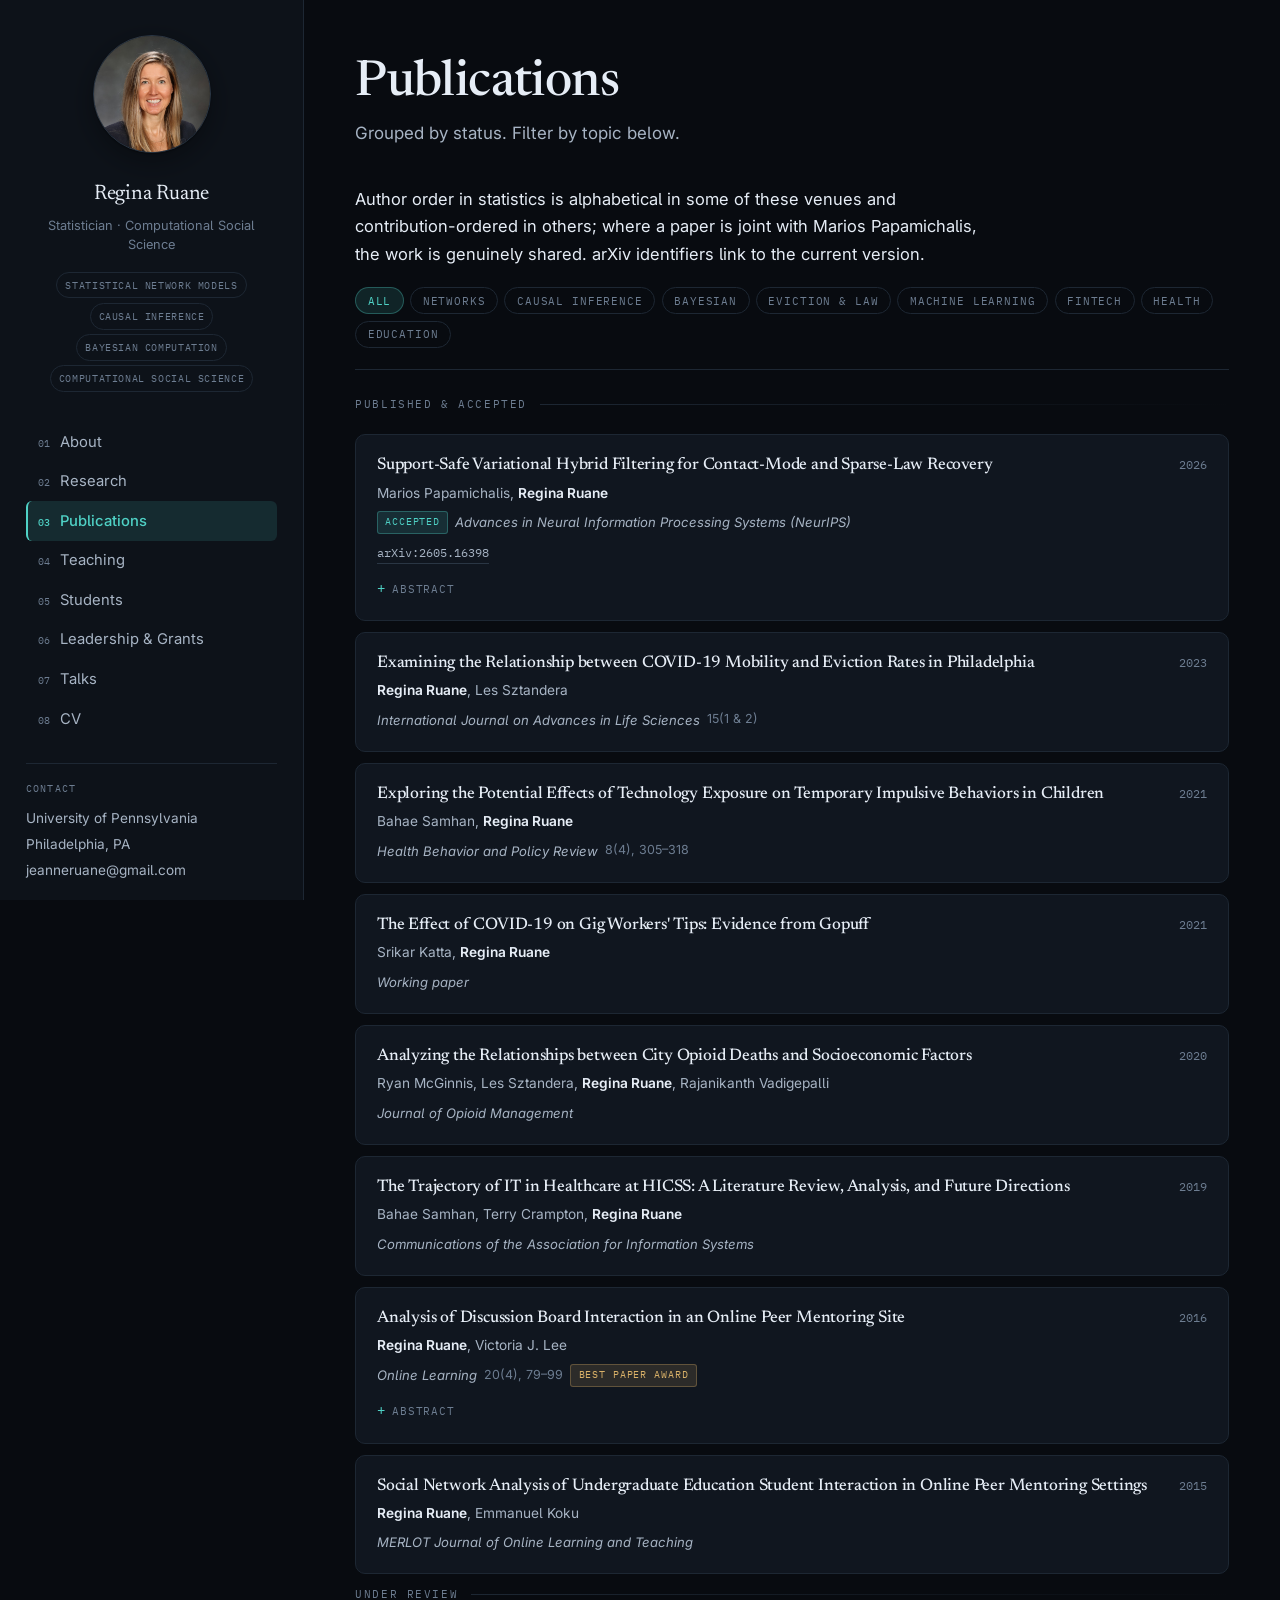
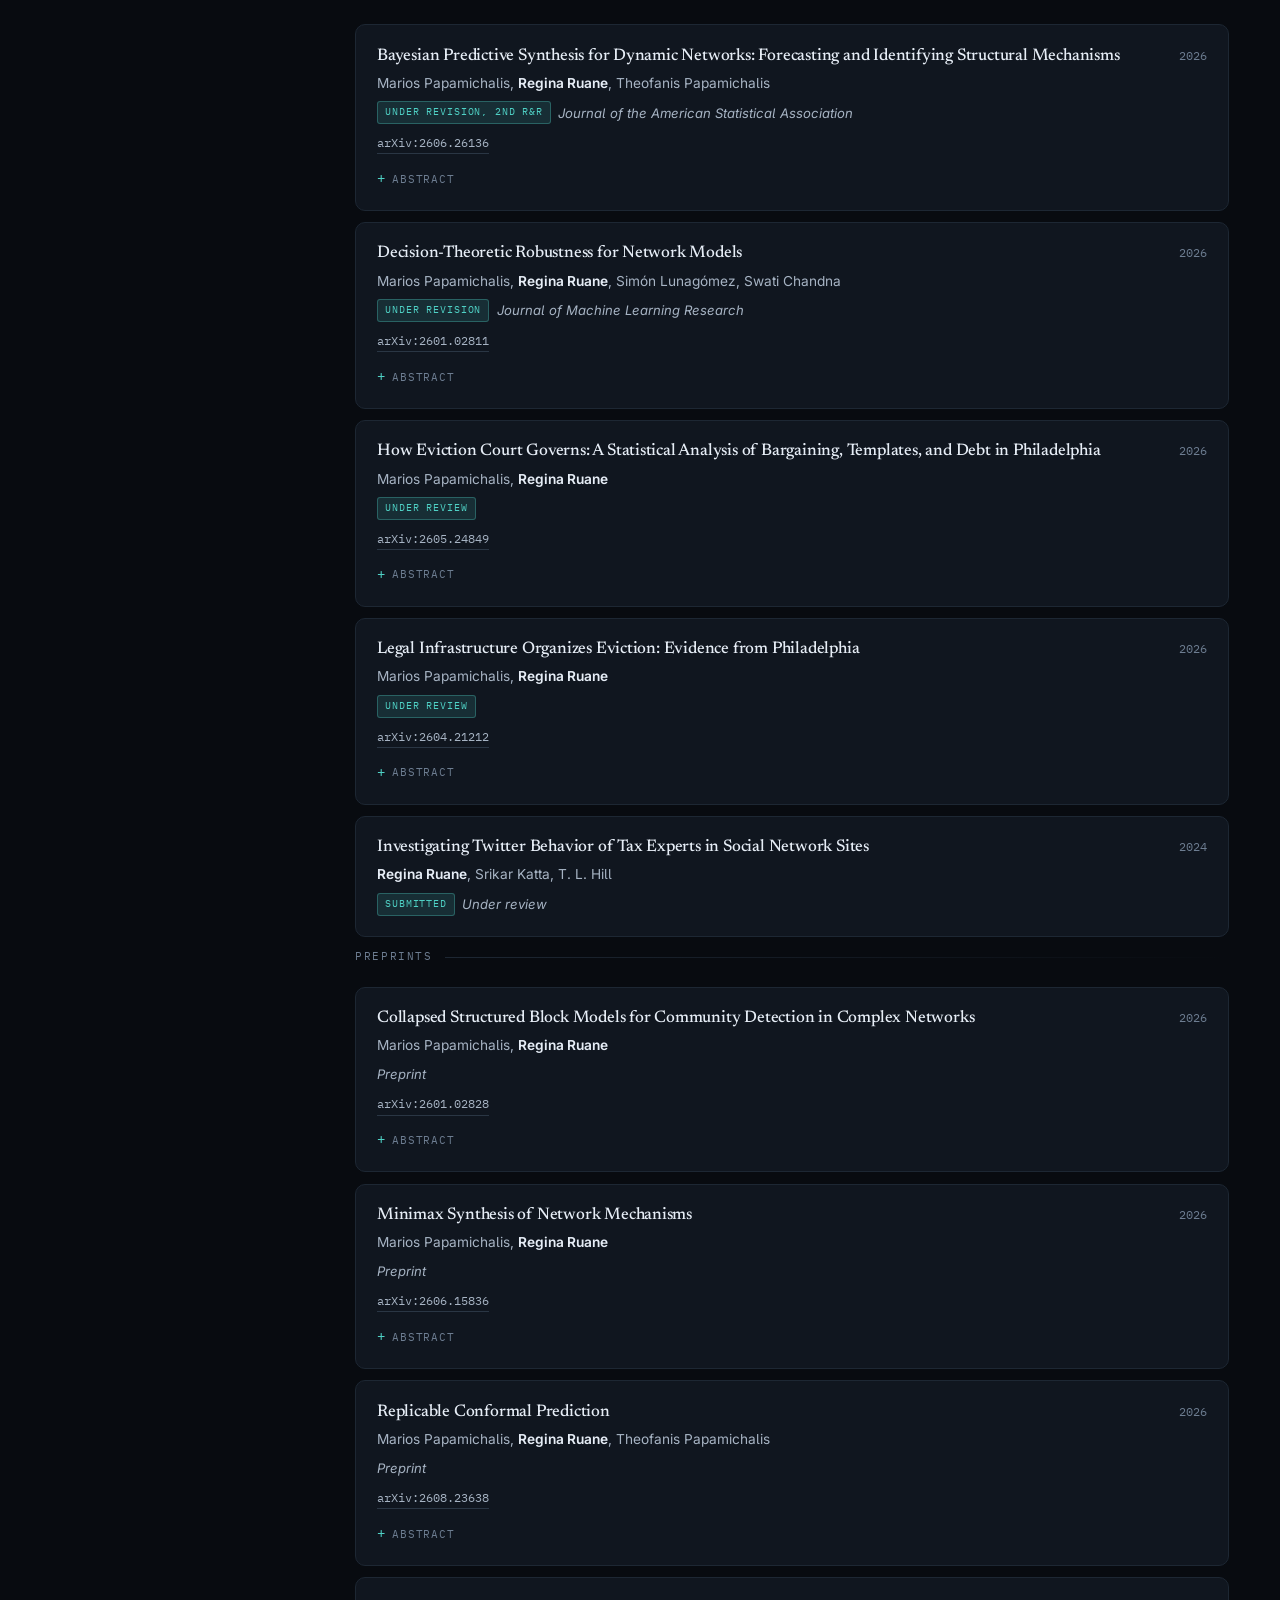
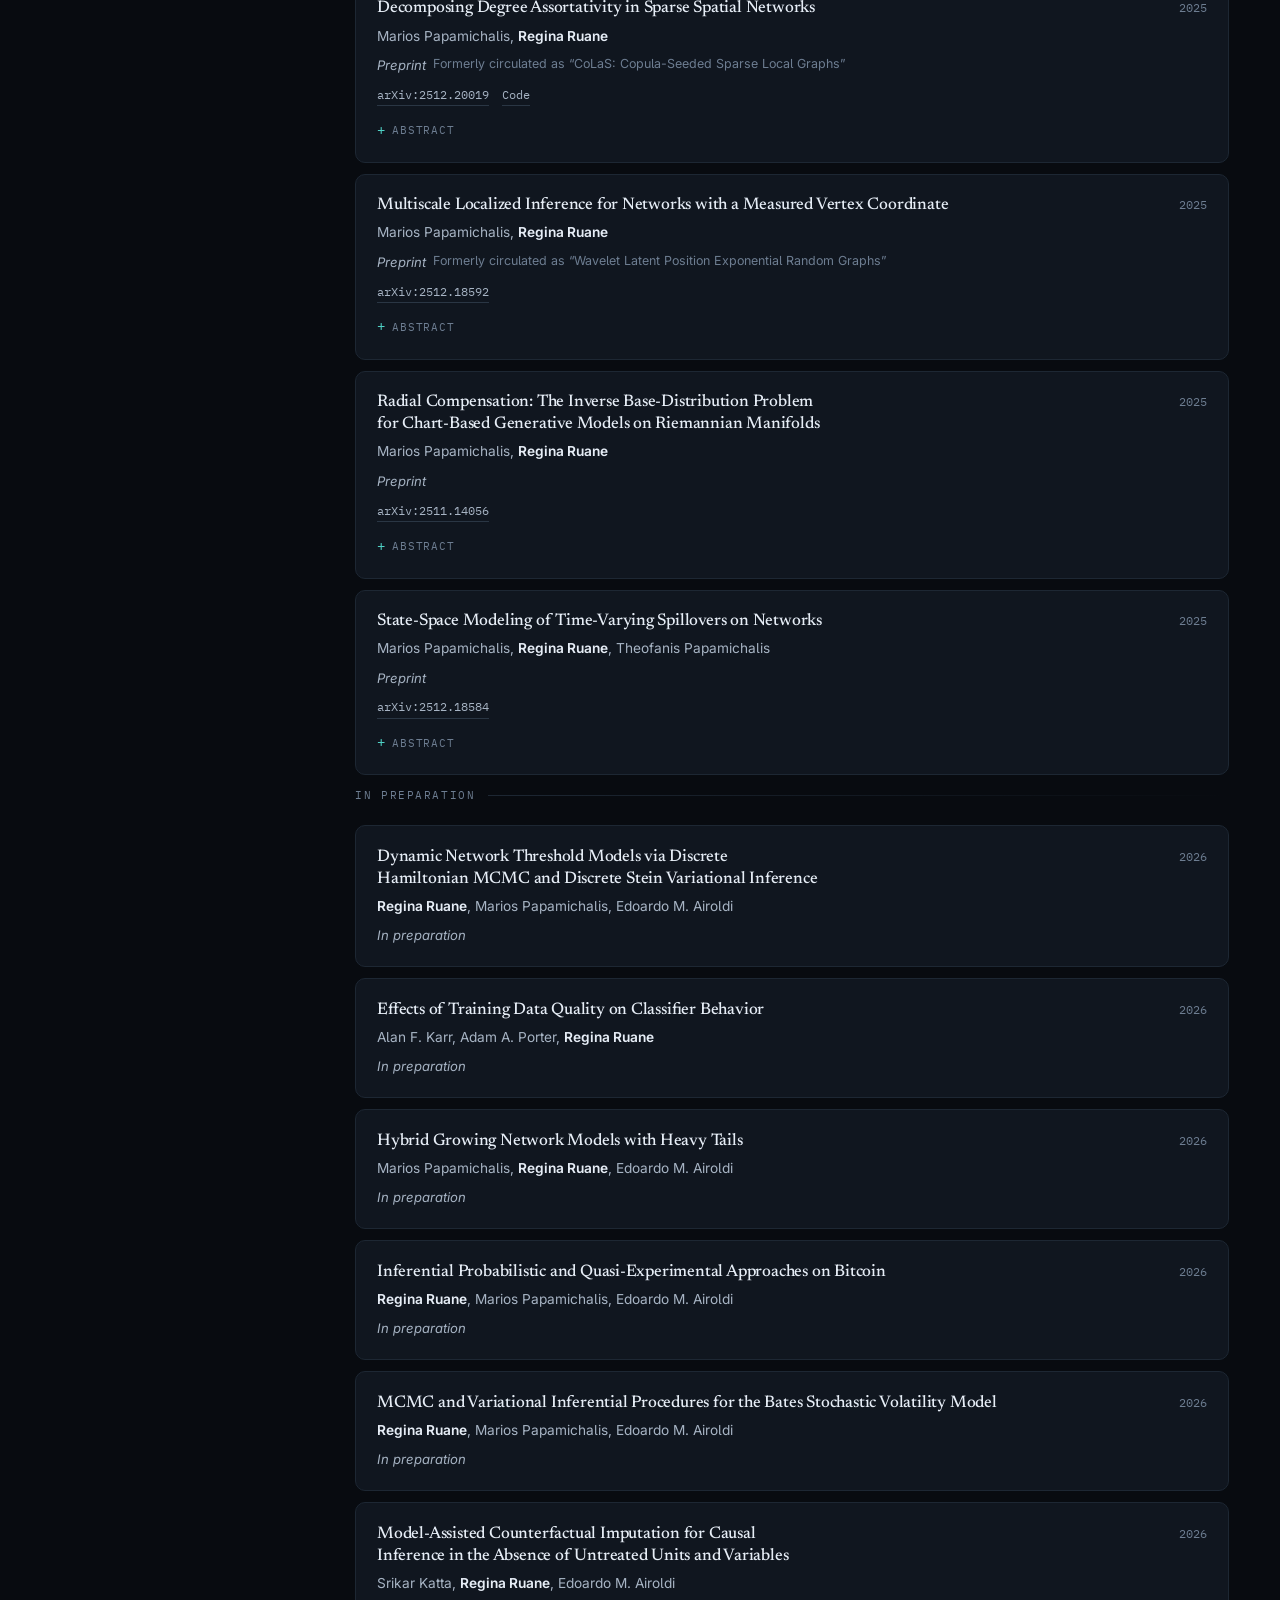
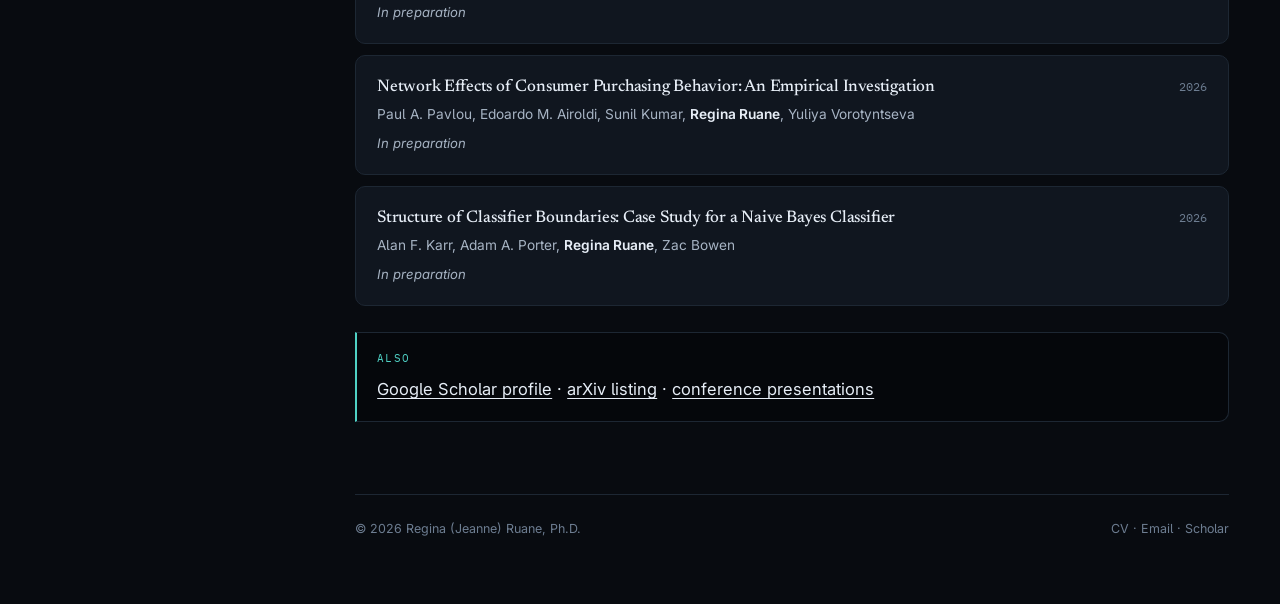
==== publications/index.html @ 6a4993dd "Add files via upload" ====
<!doctype html>
<html lang="en" data-theme="dark">
<head>
<meta charset="utf-8">
<meta name="viewport" content="width=device-width, initial-scale=1, viewport-fit=cover">
<title>Publications · Regina Ruane</title>
<meta name="description" content="Papers and preprints on statistical network models, robustness, causal inference, and the legal infrastructure of eviction.">
<meta name="author" content="Regina (Jeanne) Ruane, Ph.D.">
<link rel="canonical" href="https://reginaruane.github.io/publications/">
<meta property="og:url" content="https://reginaruane.github.io/publications/">
<meta property="og:image" content="https://reginaruane.github.io/images/profile.jpg">
<meta property="og:type" content="website">
<meta property="og:site_name" content="Regina Ruane">
<meta property="og:title" content="Publications · Regina Ruane">
<meta property="og:description" content="Papers and preprints on statistical network models, robustness, causal inference, and the legal infrastructure of eviction.">
<meta name="twitter:card" content="summary">

<link rel="icon" href="../images/favicon.svg" type="image/svg+xml">
<link rel="preconnect" href="https://fonts.googleapis.com">
<link rel="preconnect" href="https://fonts.gstatic.com" crossorigin>
<link rel="stylesheet" href="https://fonts.googleapis.com/css2?family=Newsreader:ital,opsz,wght@0,6..72,400;0,500;0,600;1,6..72,400&amp;family=Inter:wght@400;500;600;650&amp;family=IBM+Plex+Mono:wght@400;500&amp;display=swap">
<link rel="stylesheet" href="../assets/css/main.css">

<script>
/* Dark is the default. Apply a stored preference before first paint so the
   page never flashes the wrong theme. */
(function(){try{var t=localStorage.getItem('rr-theme');
if(t==='light'||t==='dark'){document.documentElement.setAttribute('data-theme',t);}}catch(e){}})();
</script>
</head>
<body>
<a class="skip" href="#main">Skip to content</a>

<div class="mobile-bar">
  <a class="mb-name" href="../index.html">Regina Ruane</a>
  <div class="mb-actions">
    <button class="theme-toggle" type="button" aria-pressed="false" aria-label="Switch between dark and light theme"><span class="t-light"><svg viewBox="0 0 24 24" fill="none" stroke="currentColor" stroke-width="1.8" stroke-linecap="round"><circle cx="12" cy="12" r="4"/><path d="M12 2v2M12 20v2M4.9 4.9l1.4 1.4M17.7 17.7l1.4 1.4M2 12h2M20 12h2M4.9 19.1l1.4-1.4M17.7 6.3l1.4-1.4"/></svg></span><span class="t-dark"><svg viewBox="0 0 24 24" fill="none" stroke="currentColor" stroke-width="1.8" stroke-linecap="round" stroke-linejoin="round"><path d="M21 12.8A9 9 0 1 1 11.2 3a7 7 0 0 0 9.8 9.8z"/></svg></span><span class="tt-text">Theme</span></button>
    <button class="menu-btn" type="button" aria-expanded="false" aria-controls="sidebar">Menu</button>
  </div>
</div>

<div class="shell">
<aside class="sidebar" id="sidebar">
  <div class="sidebar-inner">
    <a class="identity" href="../index.html">
      <img class="portrait" src="../images/profile.jpg" alt="Regina (Jeanne) Ruane, Ph.D." width="118" height="118">
      <span class="identity-name">Regina Ruane</span>
    </a>
    <p class="identity-role">Statistician · Computational Social Science</p>

    <p class="interests"><span class="interest">Statistical network models</span><span class="interest">Causal inference</span><span class="interest">Bayesian computation</span><span class="interest">Computational social science</span></p>

    <nav class="nav" aria-label="Main navigation">
      <ul><li><a href="../index.html"><span class="nav-num">01</span><span>About</span></a></li><li><a href="../research/index.html"><span class="nav-num">02</span><span>Research</span></a></li><li><a href="../publications/index.html" class="is-current" aria-current="page"><span class="nav-num">03</span><span>Publications</span></a></li><li><a href="../teaching/index.html"><span class="nav-num">04</span><span>Teaching</span></a></li><li><a href="../students/index.html"><span class="nav-num">05</span><span>Students</span></a></li><li><a href="../leadership/index.html"><span class="nav-num">06</span><span>Leadership &amp; Grants</span></a></li><li><a href="../talks/index.html"><span class="nav-num">07</span><span>Talks</span></a></li><li><a href="../cv/index.html"><span class="nav-num">08</span><span>CV</span></a></li></ul>
    </nav>

    <div class="side-block">
      <p class="side-label">Contact</p>
      <p class="contact-line">University of Pennsylvania</p>
      <p class="contact-line">Philadelphia, PA</p>
      <p class="contact-line"><a href="mailto:jeanneruane@gmail.com">jeanneruane@gmail.com</a></p>
    </div>

    <div class="side-block">
      <p class="side-label">Elsewhere</p>
      <ul class="profiles"><li><a href="../files/Ruane_CV.pdf"><svg viewBox="0 0 24 24" fill="none" stroke="currentColor" stroke-width="1.7" stroke-linecap="round" stroke-linejoin="round"><path d="M14 2H6a2 2 0 0 0-2 2v16a2 2 0 0 0 2 2h12a2 2 0 0 0 2-2V8z"/><path d="M14 2v6h6"/><path d="M9 15h6"/><path d="M9 11h2"/></svg><span>Curriculum vitae</span></a></li><li><a href="https://scholar.google.com/citations?user=pNNazAsAAAAJ&hl=en" rel="noopener"><svg viewBox="0 0 24 24" fill="currentColor"><path d="M12 3 1 9l11 6 9-4.91V17h2V9L12 3z"/><path d="M5 13.18v4L12 21l7-3.82v-4L12 17l-7-3.82z"/></svg><span>Google Scholar</span></a></li></ul>
    </div>

    <button class="theme-toggle" type="button" aria-pressed="false" aria-label="Switch between dark and light theme"><span class="t-light"><svg viewBox="0 0 24 24" fill="none" stroke="currentColor" stroke-width="1.8" stroke-linecap="round"><circle cx="12" cy="12" r="4"/><path d="M12 2v2M12 20v2M4.9 4.9l1.4 1.4M17.7 17.7l1.4 1.4M2 12h2M20 12h2M4.9 19.1l1.4-1.4M17.7 6.3l1.4-1.4"/></svg></span><span class="t-dark"><svg viewBox="0 0 24 24" fill="none" stroke="currentColor" stroke-width="1.8" stroke-linecap="round" stroke-linejoin="round"><path d="M21 12.8A9 9 0 1 1 11.2 3a7 7 0 0 0 9.8 9.8z"/></svg></span><span class="tt-text">Theme</span></button>
  </div>
</aside>

<main id="main" class="content">
<header class="page-head"><h1 class="page-title">Publications</h1><p class="page-subtitle">Grouped by status. Filter by topic below.</p></header>
<div class="prose">
  <p>
    Author order in statistics is alphabetical in some of these venues and
    contribution-ordered in others; where a paper is joint with Marios Papamichalis, the
    work is genuinely shared. arXiv identifiers link to the current version.
  </p>
</div>

<div class="pub-filters" role="group" aria-label="Filter publications by topic"><button class="filter-btn is-active" data-filter="all" aria-pressed="true">All</button><button class="filter-btn" data-filter="networks" aria-pressed="false">Networks</button><button class="filter-btn" data-filter="causal" aria-pressed="false">Causal inference</button><button class="filter-btn" data-filter="bayesian" aria-pressed="false">Bayesian</button><button class="filter-btn" data-filter="eviction" aria-pressed="false">Eviction &amp; law</button><button class="filter-btn" data-filter="ml" aria-pressed="false">Machine learning</button><button class="filter-btn" data-filter="fintech" aria-pressed="false">FinTech</button><button class="filter-btn" data-filter="health" aria-pressed="false">Health</button><button class="filter-btn" data-filter="education" aria-pressed="false">Education</button></div>

<p class="pub-empty">No papers match that filter.</p>

<div data-pub-group><p class="section-label">Published &amp; accepted</p><ol class="pubs">
    <li class="pub reveal" data-topics="ml bayesian">
      <div class="pub-head">
        <h3 class="pub-title">Support-Safe Variational Hybrid Filtering for Contact-Mode and Sparse-Law Recovery</h3>
        <span class="pub-year">2026</span>
      </div>
      <p class="pub-authors">Marios Papamichalis, <strong>Regina Ruane</strong></p>
      <p class="pub-meta"><span class="tag">Accepted</span><cite>Advances in Neural Information Processing Systems (NeurIPS)</cite></p>
      <p class="pub-links"><a href="https://arxiv.org/abs/2605.16398" rel="noopener">arXiv:2605.16398</a></p>
      <details class="pub-abstract"><summary>Abstract</summary><p>Contact-rich robot dynamics are hybrid: a single observation can match several latent states and contact regimes (free, impact, stick-slip). A standard amortized filter that places no probability on a feasible contact transition will permanently lose the branch the robot actually follows. We introduce VHYDRO, a variational hybrid dynamics learner that prevents this branch loss. At each step, VHYDRO mixes the learned proposal with a feasible transition law before sampling and importance weighting, ensuring that every transition retained by the model-feasible carrier remains covered. VHYDRO jointly infers a continuous latent state and a discrete contact mode, and fits a sparse port-Hamiltonian law to each recovered regime.</p></details>
    </li>
    <li class="pub reveal" data-topics="eviction health">
      <div class="pub-head">
        <h3 class="pub-title">Examining the Relationship between COVID-19 Mobility and Eviction Rates in Philadelphia</h3>
        <span class="pub-year">2023</span>
      </div>
      <p class="pub-authors"><strong>Regina Ruane</strong>, Les Sztandera</p>
      <p class="pub-meta"><cite>International Journal on Advances in Life Sciences</cite><span class="pub-note">15(1 &amp; 2)</span></p>
      
      
    </li>
    <li class="pub reveal" data-topics="health">
      <div class="pub-head">
        <h3 class="pub-title">Exploring the Potential Effects of Technology Exposure on Temporary Impulsive Behaviors in Children</h3>
        <span class="pub-year">2021</span>
      </div>
      <p class="pub-authors">Bahae Samhan, <strong>Regina Ruane</strong></p>
      <p class="pub-meta"><cite>Health Behavior and Policy Review</cite><span class="pub-note">8(4), 305–318</span></p>
      
      
    </li>
    <li class="pub reveal" data-topics="fintech causal">
      <div class="pub-head">
        <h3 class="pub-title">The Effect of COVID-19 on Gig Workers' Tips: Evidence from Gopuff</h3>
        <span class="pub-year">2021</span>
      </div>
      <p class="pub-authors">Srikar Katta, <strong>Regina Ruane</strong></p>
      <p class="pub-meta"><cite>Working paper</cite></p>
      
      
    </li>
    <li class="pub reveal" data-topics="health">
      <div class="pub-head">
        <h3 class="pub-title">Analyzing the Relationships between City Opioid Deaths and Socioeconomic Factors</h3>
        <span class="pub-year">2020</span>
      </div>
      <p class="pub-authors">Ryan McGinnis, Les Sztandera, <strong>Regina Ruane</strong>, Rajanikanth Vadigepalli</p>
      <p class="pub-meta"><cite>Journal of Opioid Management</cite></p>
      
      
    </li>
    <li class="pub reveal" data-topics="health">
      <div class="pub-head">
        <h3 class="pub-title">The Trajectory of IT in Healthcare at HICSS: A Literature Review, Analysis, and Future Directions</h3>
        <span class="pub-year">2019</span>
      </div>
      <p class="pub-authors">Bahae Samhan, Terry Crampton, <strong>Regina Ruane</strong></p>
      <p class="pub-meta"><cite>Communications of the Association for Information Systems</cite></p>
      
      
    </li>
    <li class="pub reveal" data-topics="networks education">
      <div class="pub-head">
        <h3 class="pub-title">Analysis of Discussion Board Interaction in an Online Peer Mentoring Site</h3>
        <span class="pub-year">2016</span>
      </div>
      <p class="pub-authors"><strong>Regina Ruane</strong>, Victoria J. Lee</p>
      <p class="pub-meta"><cite>Online Learning</cite><span class="pub-note">20(4), 79–99</span><span class="tag tag-award">Best Paper Award</span></p>
      
      <details class="pub-abstract"><summary>Abstract</summary><p>A mixed-methods study of an online peer mentoring site for undergraduate education students, combining social network analysis with interpretive content analysis and critical discourse analysis to characterise how social position, peer influence, and discourse shape the formation of an online learning community.</p></details>
    </li>
    <li class="pub reveal" data-topics="networks education">
      <div class="pub-head">
        <h3 class="pub-title">Social Network Analysis of Undergraduate Education Student Interaction in Online Peer Mentoring Settings</h3>
        <span class="pub-year">2015</span>
      </div>
      <p class="pub-authors"><strong>Regina Ruane</strong>, Emmanuel Koku</p>
      <p class="pub-meta"><cite>MERLOT Journal of Online Learning and Teaching</cite></p>
      
      
    </li></ol></div><div data-pub-group><p class="section-label">Under review</p><ol class="pubs">
    <li class="pub reveal" data-topics="networks bayesian">
      <div class="pub-head">
        <h3 class="pub-title">Bayesian Predictive Synthesis for Dynamic Networks: Forecasting and Identifying Structural Mechanisms</h3>
        <span class="pub-year">2026</span>
      </div>
      <p class="pub-authors">Marios Papamichalis, <strong>Regina Ruane</strong>, Theofanis Papamichalis</p>
      <p class="pub-meta"><span class="tag">Under revision, 2nd R&amp;R</span><cite>Journal of the American Statistical Association</cite></p>
      <p class="pub-links"><a href="https://arxiv.org/abs/2606.26136" rel="noopener">arXiv:2606.26136</a></p>
      <details class="pub-abstract"><summary>Abstract</summary><p>Networks are shaped by competing structural mechanisms, such as communities, geometry, or hubs. In a dynamic network the most predictive mechanism can change, and a model tied to one mechanism, or to fixed weights, cannot adapt as the dominant structure shifts. We develop dynamic Bayesian predictive synthesis for networks, in which a mechanism is an agent forecasting the next snapshot's edges and a synthesis layer combines them with time-varying weights. At each step the method returns a calibrated edge forecast and inference on the mechanism weights, with intervals valid given the fitted agents, so it also reports which mechanism is most informative. A sharp threshold separates distinguishable from indistinguishable mechanisms, and a change in the active mechanism is tracked at an optimal per-switch cost.</p></details>
    </li>
    <li class="pub reveal" data-topics="networks bayesian">
      <div class="pub-head">
        <h3 class="pub-title">Decision-Theoretic Robustness for Network Models</h3>
        <span class="pub-year">2026</span>
      </div>
      <p class="pub-authors">Marios Papamichalis, <strong>Regina Ruane</strong>, Simón Lunagómez, Swati Chandna</p>
      <p class="pub-meta"><span class="tag">Under revision</span><cite>Journal of Machine Learning Research</cite></p>
      <p class="pub-links"><a href="https://arxiv.org/abs/2601.02811" rel="noopener">arXiv:2601.02811</a></p>
      <details class="pub-abstract"><summary>Abstract</summary><p>Network data from neuroscience, epidemiology, and the social sciences are routinely analyzed with Bayesian network models such as Erdős–Rényi graphs, stochastic block models, random dot product graphs, and graphon priors. In such applications these models are only approximations, whereas real networks are sparse, heterogeneous, and exhibit higher-order dependencies. This raises the question: how stable are network-based decisions, model selection, functional summaries, and policy recommendations under small misspecification of the assumed model? We address this using a local decision-theoretic robustness framework, in which the posterior is allowed to vary within a small Kullback–Leibler neighborhood and actions are chosen to minimize the worst-case posterior expected loss. We derive sharp small-radius expansions for the robust posterior risk, obtain a universal critical exponent describing how decision-level uncertainty explodes near criticality, develop a nonparametric minimax theory for robust model selection, and illustrate a practical algorithm on functional brain connectivity and Karnataka village social networks.</p></details>
    </li>
    <li class="pub reveal" data-topics="eviction networks causal">
      <div class="pub-head">
        <h3 class="pub-title">How Eviction Court Governs: A Statistical Analysis of Bargaining, Templates, and Debt in Philadelphia</h3>
        <span class="pub-year">2026</span>
      </div>
      <p class="pub-authors">Marios Papamichalis, <strong>Regina Ruane</strong></p>
      <p class="pub-meta"><span class="tag">Under review</span></p>
      <p class="pub-links"><a href="https://arxiv.org/abs/2605.24849" rel="noopener">arXiv:2605.24849</a></p>
      <details class="pub-abstract"><summary>Abstract</summary><p>We analyze downstream courtroom governance in Philadelphia eviction cases using 755,004 Municipal Court landlord–tenant records filed from 1969 through 2022. Post-filing case processing is organized by repeated courtroom relationships, judge and tenant-attorney regimes, reusable agreement templates, and repeated team–property units. Among both-represented cases, 58.2% involve a plaintiff-side and tenant-side attorney pair that had appeared against one another in the prior year, and greater prior pair exposure predicts lower default, higher judgment-by- agreement, and higher served-writ rates. Settlement text is highly standardized: reusable templates explain strictness, waiver, lockout-trigger, payment-plan, and deadline language far more strongly than raw attorney identity. Eviction court emerges as a repeated institutional field that organizes bargaining, text, debt, and enforcement after cases enter the courtroom pipeline.</p></details>
    </li>
    <li class="pub reveal" data-topics="eviction networks causal">
      <div class="pub-head">
        <h3 class="pub-title">Legal Infrastructure Organizes Eviction: Evidence from Philadelphia</h3>
        <span class="pub-year">2026</span>
      </div>
      <p class="pub-authors">Marios Papamichalis, <strong>Regina Ruane</strong></p>
      <p class="pub-meta"><span class="tag">Under review</span></p>
      <p class="pub-links"><a href="https://arxiv.org/abs/2604.21212" rel="noopener">arXiv:2604.21212</a></p>
      <details class="pub-abstract"><summary>Abstract</summary><p>We analyze the filing-side legal infrastructure of eviction using 755,004 Philadelphia Municipal Court landlord–tenant records filed between 1969 and 2022, of which 747,125 are residential. Eviction in Philadelphia is organized upstream by a concentrated plaintiff-side bar, durable plaintiff–attorney dependence, repeated use of the same properties, and recurring tenant-name exposure. Between 1983 and 2022, the ten most active plaintiff attorneys handled 82.2% of represented plaintiff-side cases per year on average, compared with 14.8% for the ten most active plaintiffs. Across the residential filing universe, 48.8% of cases occur at addresses with a prior filing in the preceding year, and 23.6% at addresses with six or more prior filings. We interpret eviction as a layered upstream process in which concentrated counsel, repeated places, and recurring tenants produce filings before any courtroom bargaining or adjudication occurs.</p></details>
    </li>
    <li class="pub reveal" data-topics="networks education">
      <div class="pub-head">
        <h3 class="pub-title">Investigating Twitter Behavior of Tax Experts in Social Network Sites</h3>
        <span class="pub-year">2024</span>
      </div>
      <p class="pub-authors"><strong>Regina Ruane</strong>, Srikar Katta, T. L. Hill</p>
      <p class="pub-meta"><span class="tag">Submitted</span><cite>Under review</cite></p>
      
      
    </li></ol></div><div data-pub-group><p class="section-label">Preprints</p><ol class="pubs">
    <li class="pub reveal" data-topics="networks bayesian">
      <div class="pub-head">
        <h3 class="pub-title">Collapsed Structured Block Models for Community Detection in Complex Networks</h3>
        <span class="pub-year">2026</span>
      </div>
      <p class="pub-authors">Marios Papamichalis, <strong>Regina Ruane</strong></p>
      <p class="pub-meta"><cite>Preprint</cite></p>
      <p class="pub-links"><a href="https://arxiv.org/abs/2601.02828" rel="noopener">arXiv:2601.02828</a></p>
      <details class="pub-abstract"><summary>Abstract</summary><p>Community detection seeks to recover mesoscopic structure from network data that may be binary, count-valued, signed, directed, weighted, or multilayer. In Bayesian stochastic block models, standard MCMC alternates between updating the partition and sampling block parameters, which can hinder mixing and complicate comparison across partitions and numbers of communities. We develop a collapsed Bayesian SBM framework in which block-specific nuisance parameters are analytically integrated out under conjugate priors, so the marginal likelihood depends only on the partition and blockwise sufficient statistics. This yields fast local Gibbs/Metropolis updates and evidence-based complexity control that discourages gratuitous over-partitioning. We derive exact collapsed marginals for Beta-Bernoulli, Gamma-Poisson, and Normal-Inverse-Gamma edge types, and extend the strategy to directed, signed, and multiplex block models.</p></details>
    </li>
    <li class="pub reveal" data-topics="networks bayesian">
      <div class="pub-head">
        <h3 class="pub-title">Minimax Synthesis of Network Mechanisms</h3>
        <span class="pub-year">2026</span>
      </div>
      <p class="pub-authors">Marios Papamichalis, <strong>Regina Ruane</strong></p>
      <p class="pub-meta"><cite>Preprint</cite></p>
      <p class="pub-links"><a href="https://arxiv.org/abs/2606.15836" rel="noopener">arXiv:2606.15836</a></p>
      <details class="pub-abstract"><summary>Abstract</summary><p>A single observed network reflects several mechanisms at once: communities, hubs, and clustering coexist in one graph, each a different model. We treat the network as a combination of candidate mechanisms and study, from a single graph, how strongly each mechanism contributes and how they combine. Fitting the mechanisms and their strengths from the same data biases the strengths toward zero; a correction removes this bias and yields valid confidence intervals. When a graph is generated by two mechanisms acting together, the graph alone determines whether they combine additively or interact, exactly when the graph is dense enough — a sharp threshold below which no test can decide. We establish matching minimax rates and apply the methods to real networks, where in one case a confidence interval excludes any positive contribution from a candidate mechanism.</p></details>
    </li>
    <li class="pub reveal" data-topics="ml bayesian">
      <div class="pub-head">
        <h3 class="pub-title">Replicable Conformal Prediction</h3>
        <span class="pub-year">2026</span>
      </div>
      <p class="pub-authors">Marios Papamichalis, <strong>Regina Ruane</strong>, Theofanis Papamichalis</p>
      <p class="pub-meta"><cite>Preprint</cite></p>
      <p class="pub-links"><a href="https://arxiv.org/abs/2608.23638" rel="noopener">arXiv:2608.23638</a></p>
      <details class="pub-abstract"><summary>Abstract</summary><p>Algorithms for generating consistent uncertainty sets across independent data samples, joining the replicability literature to distribution-free conformal prediction.</p></details>
    </li>
    <li class="pub reveal" data-topics="networks">
      <div class="pub-head">
        <h3 class="pub-title">Decomposing Degree Assortativity in Sparse Spatial Networks</h3>
        <span class="pub-year">2025</span>
      </div>
      <p class="pub-authors">Marios Papamichalis, <strong>Regina Ruane</strong></p>
      <p class="pub-meta"><cite>Preprint</cite><span class="pub-note">Formerly circulated as “CoLaS: Copula-Seeded Sparse Local Graphs”</span></p>
      <p class="pub-links"><a href="https://arxiv.org/abs/2512.20019" rel="noopener">arXiv:2512.20019</a><a href="https://github.com/MariosPapamix/Decomposing-Degree-Assortativity-in-Sparse-Spatial-Networks" rel="noopener">Code</a></p>
      <details class="pub-abstract"><summary>Abstract</summary><p>Empirical networks are typically sparse yet display pronounced degree variation, persistent transitivity, and systematic degree mixing. Most sparse generators control at most two of these features, and assortativity is often achieved by degree-preserving rewiring, which obscures the mechanism–parameter link. We introduce CoLaS, a modular latent-variable model that separates marginal specifications from dependence: each node has a popularity variable governing degree heterogeneity and a latent geometric location governing locality, and a low-dimensional copula couples the two. We develop sparse-limit theory for degrees, transitivity, and assortativity, and establish a degree-tail dichotomy — with fixed-range local kernels, degree tails are necessarily light, even under heavy-tailed popularity.</p></details>
    </li>
    <li class="pub reveal" data-topics="networks bayesian">
      <div class="pub-head">
        <h3 class="pub-title">Multiscale Localized Inference for Networks with a Measured Vertex Coordinate</h3>
        <span class="pub-year">2025</span>
      </div>
      <p class="pub-authors">Marios Papamichalis, <strong>Regina Ruane</strong></p>
      <p class="pub-meta"><cite>Preprint</cite><span class="pub-note">Formerly circulated as “Wavelet Latent Position Exponential Random Graphs”</span></p>
      <p class="pub-links"><a href="https://arxiv.org/abs/2512.18592" rel="noopener">arXiv:2512.18592</a></p>
      <details class="pub-abstract"><summary>Abstract</summary><p>Many network datasets exhibit connectivity that varies by resolution, with large-scale organization coexisting with localized departures. When vertices have an observed ordering or embedding — genome position in Hi-C contact maps, geography in spatial and village networks, anatomical coordinates in connectomes — learning where and at what resolution connectivity departs from a baseline is crucial. We introduce wavelet latent position exponential random graphs, an exchangeable logistic-graphon framework in which the log-odds connectivity kernel is represented in compactly supported orthonormal wavelet coordinates. Wavelet coefficients are indexed by resolution and location, which allows multiscale structure to become sparse and directly interpretable, and enables likelihood-based regularization and testing in coefficient space.</p></details>
    </li>
    <li class="pub reveal" data-topics="ml bayesian">
      <div class="pub-head">
        <h3 class="pub-title">Radial Compensation: The Inverse Base-Distribution Problem for Chart-Based Generative Models on Riemannian Manifolds</h3>
        <span class="pub-year">2025</span>
      </div>
      <p class="pub-authors">Marios Papamichalis, <strong>Regina Ruane</strong></p>
      <p class="pub-meta"><cite>Preprint</cite></p>
      <p class="pub-links"><a href="https://arxiv.org/abs/2511.14056" rel="noopener">arXiv:2511.14056</a></p>
      <details class="pub-abstract"><summary>Abstract</summary><p>We study the base distribution in chart-based generative models on Riemannian manifolds. Standard methods sample in Euclidean tangent space and then map the sample to the manifold with a chart, but this changes the meaning of distance: the same tangent-space scale can correspond to different geodesic radii under different charts, curvatures, and dimensions. Within isotropic, scalar-Jacobian azimuthal charts, we show that no base distribution can simultaneously preserve geodesic-radial likelihoods, chart-invariant radial Fisher information, and tangent-space isotropy unless it has a specific form, which we call Radial Compensation. This decouples the statistical meaning of the model from its numerical conditioning: chart choice becomes a numerical preconditioner rather than a hidden modeling decision.</p></details>
    </li>
    <li class="pub reveal" data-topics="networks fintech bayesian">
      <div class="pub-head">
        <h3 class="pub-title">State-Space Modeling of Time-Varying Spillovers on Networks</h3>
        <span class="pub-year">2025</span>
      </div>
      <p class="pub-authors">Marios Papamichalis, <strong>Regina Ruane</strong>, Theofanis Papamichalis</p>
      <p class="pub-meta"><cite>Preprint</cite></p>
      <p class="pub-links"><a href="https://arxiv.org/abs/2512.18584" rel="noopener">arXiv:2512.18584</a></p>
      <details class="pub-abstract"><summary>Abstract</summary><p>Many modern time series arise on networks, where each component is attached to a node and interactions follow observed edges. Classical time-varying parameter VARs treat all series symmetrically and ignore this structure, while network autoregressive models exploit a given graph but usually impose constant parameters and stationarity. We develop network state-space models in which a low-dimensional latent state controls time-varying network spillovers, own-lag persistence, and nodal covariate effects. Conceptually, network state-space models separate where interactions may occur (the graph) from how strong they are at each time (the latent state), providing an interpretable alternative to both unstructured TVP-VARs and existing network time-series models.</p></details>
    </li></ol></div><div data-pub-group><p class="section-label">In preparation</p><ol class="pubs">
    <li class="pub reveal" data-topics="networks bayesian">
      <div class="pub-head">
        <h3 class="pub-title">Dynamic Network Threshold Models via Discrete Hamiltonian MCMC and Discrete Stein Variational Inference</h3>
        <span class="pub-year">2026</span>
      </div>
      <p class="pub-authors"><strong>Regina Ruane</strong>, Marios Papamichalis, Edoardo M. Airoldi</p>
      <p class="pub-meta"><cite>In preparation</cite></p>
      
      
    </li>
    <li class="pub reveal" data-topics="ml">
      <div class="pub-head">
        <h3 class="pub-title">Effects of Training Data Quality on Classifier Behavior</h3>
        <span class="pub-year">2026</span>
      </div>
      <p class="pub-authors">Alan F. Karr, Adam A. Porter, <strong>Regina Ruane</strong></p>
      <p class="pub-meta"><cite>In preparation</cite></p>
      
      
    </li>
    <li class="pub reveal" data-topics="networks">
      <div class="pub-head">
        <h3 class="pub-title">Hybrid Growing Network Models with Heavy Tails</h3>
        <span class="pub-year">2026</span>
      </div>
      <p class="pub-authors">Marios Papamichalis, <strong>Regina Ruane</strong>, Edoardo M. Airoldi</p>
      <p class="pub-meta"><cite>In preparation</cite></p>
      
      
    </li>
    <li class="pub reveal" data-topics="fintech causal">
      <div class="pub-head">
        <h3 class="pub-title">Inferential Probabilistic and Quasi-Experimental Approaches on Bitcoin</h3>
        <span class="pub-year">2026</span>
      </div>
      <p class="pub-authors"><strong>Regina Ruane</strong>, Marios Papamichalis, Edoardo M. Airoldi</p>
      <p class="pub-meta"><cite>In preparation</cite></p>
      
      
    </li>
    <li class="pub reveal" data-topics="fintech bayesian">
      <div class="pub-head">
        <h3 class="pub-title">MCMC and Variational Inferential Procedures for the Bates Stochastic Volatility Model</h3>
        <span class="pub-year">2026</span>
      </div>
      <p class="pub-authors"><strong>Regina Ruane</strong>, Marios Papamichalis, Edoardo M. Airoldi</p>
      <p class="pub-meta"><cite>In preparation</cite></p>
      
      
    </li>
    <li class="pub reveal" data-topics="causal">
      <div class="pub-head">
        <h3 class="pub-title">Model-Assisted Counterfactual Imputation for Causal Inference in the Absence of Untreated Units and Variables</h3>
        <span class="pub-year">2026</span>
      </div>
      <p class="pub-authors">Srikar Katta, <strong>Regina Ruane</strong>, Edoardo M. Airoldi</p>
      <p class="pub-meta"><cite>In preparation</cite></p>
      
      
    </li>
    <li class="pub reveal" data-topics="networks causal fintech">
      <div class="pub-head">
        <h3 class="pub-title">Network Effects of Consumer Purchasing Behavior: An Empirical Investigation</h3>
        <span class="pub-year">2026</span>
      </div>
      <p class="pub-authors">Paul A. Pavlou, Edoardo M. Airoldi, Sunil Kumar, <strong>Regina Ruane</strong>, Yuliya Vorotyntseva</p>
      <p class="pub-meta"><cite>In preparation</cite></p>
      
      
    </li>
    <li class="pub reveal" data-topics="ml">
      <div class="pub-head">
        <h3 class="pub-title">Structure of Classifier Boundaries: Case Study for a Naive Bayes Classifier</h3>
        <span class="pub-year">2026</span>
      </div>
      <p class="pub-authors">Alan F. Karr, Adam A. Porter, <strong>Regina Ruane</strong>, Zac Bowen</p>
      <p class="pub-meta"><cite>In preparation</cite></p>
      
      
    </li></ol></div>

<div class="callout">
  <p class="callout-title">Also</p>
  <p><a class="linky" href="https://scholar.google.com/citations?user=pNNazAsAAAAJ&hl=en" rel="noopener">Google Scholar profile</a> · <a class="linky" href="https://arxiv.org/a/ruane_r_1" rel="noopener">arXiv listing</a> · <a class="linky" href="../talks/index.html">conference presentations</a></p>
</div>

  <footer class="footer">
    <span>&copy; 2026 Regina (Jeanne) Ruane, Ph.D.</span>
    <span><a href="../files/Ruane_CV.pdf">CV</a> · <a href="mailto:jeanneruane@gmail.com">Email</a> · <a href="https://scholar.google.com/citations?user=pNNazAsAAAAJ&hl=en" rel="noopener">Scholar</a></span>
  </footer>
</main>
</div>
<script src="../assets/js/site.js" defer></script>
</body>
</html>
---- assets/css/main.css ----
/* =========================================================================
   Regina Ruane — site styles
   Dark by default, light on toggle. Tokens first, then base, layout,
   components. Edit the tokens in :root to reskin the whole site.
   ========================================================================= */

/* ---------- tokens ------------------------------------------------------ */
:root {
  /* dark (default) */
  --bg:            #080b10;
  --bg-raised:     #0d1219;
  --bg-sunken:     #05070b;
  --panel:         #10161f;
  --panel-hover:   #141c27;
  --line:          #1d2733;
  --line-strong:   #2a3644;

  --ink:           #e6edf6;
  --ink-soft:      #a7b4c4;
  --ink-faint:     #6d7d91;

  --accent:        #4fd1c5;
  --accent-deep:   #2aa79b;
  --accent-soft:   rgba(79, 209, 197, 0.13);
  --accent-line:   rgba(79, 209, 197, 0.32);
  --gold:          #d9b168;
  --gold-soft:     rgba(217, 177, 104, 0.14);
  --violet:        #9a86f5;
  --violet-soft:   rgba(154, 134, 245, 0.14);

  --shadow:        0 1px 2px rgba(0,0,0,.4), 0 8px 28px rgba(0,0,0,.34);
  --shadow-sm:     0 1px 2px rgba(0,0,0,.34);

  --serif: "Newsreader", "Iowan Old Style", "Palatino Linotype", Palatino, Georgia, serif;
  --sans:  "Inter", -apple-system, BlinkMacSystemFont, "Segoe UI", Helvetica, Arial, sans-serif;
  --mono:  "IBM Plex Mono", ui-monospace, SFMono-Regular, Menlo, Consolas, monospace;

  --sidebar-w: 19rem;
  --measure: 40rem;
  --radius: 10px;
  --radius-sm: 6px;

  color-scheme: dark;
}

html[data-theme="light"] {
  --bg:            #fbfaf7;
  --bg-raised:     #ffffff;
  --bg-sunken:     #f2f0eb;
  --panel:         #ffffff;
  --panel-hover:   #f7f5f1;
  --line:          #e2ded5;
  --line-strong:   #cdc7ba;

  --ink:           #16202b;
  --ink-soft:      #4a5768;
  /* 5.0:1 on --bg and 4.6:1 on --bg-sunken — small mono labels use this */
  --ink-faint:     #606d80;

  --accent:        #0c7168;
  --accent-deep:   #0a5f58;
  --accent-soft:   rgba(14, 124, 114, 0.09);
  --accent-line:   rgba(14, 124, 114, 0.26);
  --gold:          #8a6516;
  --gold-soft:     rgba(138, 101, 22, 0.11);
  --violet:        #5b46bf;
  --violet-soft:   rgba(91, 70, 191, 0.10);

  --shadow:        0 1px 2px rgba(20,30,45,.05), 0 8px 26px rgba(20,30,45,.07);
  --shadow-sm:     0 1px 2px rgba(20,30,45,.06);

  color-scheme: light;
}

/* ---------- reset / base ------------------------------------------------ */
*, *::before, *::after { box-sizing: border-box; }

html {
  -webkit-text-size-adjust: 100%;
  scroll-behavior: smooth;
}
@media (prefers-reduced-motion: reduce) {
  html { scroll-behavior: auto; }
  *, *::before, *::after {
    animation-duration: .001ms !important;
    animation-iteration-count: 1 !important;
    transition-duration: .001ms !important;
  }
}

body {
  margin: 0;
  background: var(--bg);
  color: var(--ink);
  font-family: var(--sans);
  font-size: 16.5px;
  line-height: 1.68;
  font-feature-settings: "kern" 1, "liga" 1, "cv05" 1;
  -webkit-font-smoothing: antialiased;
  -moz-osx-font-smoothing: grayscale;
  transition: background-color .28s ease, color .28s ease;
  overflow-wrap: break-word;
}

h1, h2, h3, h4 {
  font-family: var(--serif);
  font-weight: 500;
  line-height: 1.2;
  letter-spacing: -0.012em;
  color: var(--ink);
  margin: 0 0 .5em;
  text-wrap: balance;
}
h1 { font-size: clamp(2.1rem, 1.5rem + 2.4vw, 3.1rem); }
h2 { font-size: clamp(1.45rem, 1.2rem + 1vw, 1.85rem); margin-top: 2.6em; }
h3 { font-size: 1.16rem; margin-top: 1.9em; }
h4 { font-size: 1rem; font-family: var(--sans); font-weight: 650; }

p { margin: 0 0 1.1em; }
ul, ol { margin: 0 0 1.2em; padding-left: 1.25em; }
li { margin-bottom: .45em; }
li::marker { color: var(--ink-faint); }

a {
  color: var(--ink);
  text-decoration: none;
  text-decoration-color: var(--accent-line);
  text-underline-offset: 3px;
  transition: color .16s ease, text-decoration-color .16s ease;
}
.prose a, a.linky {
  text-decoration: underline;
  text-decoration-thickness: 1px;
}
a:hover { color: var(--accent); text-decoration-color: var(--accent); }
a:focus-visible, button:focus-visible, summary:focus-visible, input:focus-visible {
  outline: 2px solid var(--accent);
  outline-offset: 3px;
  border-radius: 3px;
}

hr {
  border: 0;
  border-top: 1px solid var(--line);
  margin: 3rem 0;
}

code, kbd {
  font-family: var(--mono);
  font-size: .86em;
  background: var(--bg-sunken);
  border: 1px solid var(--line);
  border-radius: 4px;
  padding: .1em .38em;
}

img { max-width: 100%; height: auto; }

::selection { background: var(--accent-soft); color: var(--ink); }

.skip {
  position: absolute; left: -9999px;
  background: var(--accent); color: #041016;
  padding: .7rem 1.1rem; border-radius: 0 0 var(--radius-sm) 0;
  font-weight: 600; z-index: 200;
}
.skip:focus { left: 0; top: 0; }

.visually-hidden {
  position: absolute; width: 1px; height: 1px;
  padding: 0; margin: -1px; overflow: hidden;
  clip: rect(0 0 0 0); white-space: nowrap; border: 0;
}

/* ---------- shell / layout --------------------------------------------- */
.shell {
  display: grid;
  grid-template-columns: var(--sidebar-w) minmax(0, 1fr);
  min-height: 100vh;
  gap: 0;
}

.sidebar {
  border-right: 1px solid var(--line);
  background: var(--bg-raised);
  position: sticky;
  top: 0;
  align-self: start;
  height: 100vh;
  overflow-y: auto;
  overscroll-behavior: contain;
  scrollbar-width: thin;
}
.sidebar::-webkit-scrollbar { width: 7px; }
.sidebar::-webkit-scrollbar-thumb { background: var(--line-strong); border-radius: 4px; }

.sidebar-inner { padding: 2.2rem 1.6rem 2.4rem; }

.content {
  min-width: 0;
  padding: 3.4rem clamp(1.15rem, 4vw, 4.2rem) 4rem;
}
.content > * { max-width: 60rem; }
/* the hero bleeds the full width of the column, so it must escape that cap */
.content > .hero { max-width: none; }

.page-head { margin-bottom: 2.4rem; }
.page-title { margin-bottom: .3rem; }
.page-subtitle {
  color: var(--ink-soft);
  font-size: 1.06rem;
  max-width: var(--measure);
  margin: 0;
}

.prose { max-width: var(--measure); }
.prose.wide { max-width: 54rem; }

/* ---------- sidebar contents ------------------------------------------- */
.identity { display: block; text-align: center; }
.portrait {
  width: 118px; height: 118px;
  border-radius: 50%;
  object-fit: cover;
  object-position: 50% 22%;
  border: 1px solid var(--line-strong);
  box-shadow: var(--shadow);
  filter: saturate(.97);
  transition: transform .3s cubic-bezier(.2,.7,.3,1), box-shadow .3s ease;
}
.identity:hover .portrait { transform: translateY(-2px) scale(1.02); }

.identity-name {
  display: block;
  font-family: var(--serif);
  font-size: 1.32rem;
  letter-spacing: -.01em;
  margin-top: .95rem;
  color: var(--ink);
}
.identity-role {
  text-align: center;
  font-size: .8rem;
  color: var(--ink-faint);
  margin: .3rem 0 0;
  line-height: 1.45;
}

.interests {
  margin: 1.1rem 0 0;
  display: flex; flex-wrap: wrap; gap: .3rem;
  justify-content: center;
}
.interest {
  font-family: var(--mono);
  font-size: .645rem;
  letter-spacing: .06em;
  text-transform: uppercase;
  color: var(--ink-faint);
  border: 1px solid var(--line);
  border-radius: 100px;
  padding: .22rem .5rem;
  white-space: nowrap;
}

.nav { margin: 1.9rem 0 1.5rem; }
.nav ul { list-style: none; margin: 0; padding: 0; }
.nav li { margin: 0; }
.nav a {
  display: flex;
  align-items: baseline;
  gap: .6rem;
  padding: .46rem .65rem;
  border-radius: var(--radius-sm);
  color: var(--ink-soft);
  font-size: .925rem;
  border-left: 2px solid transparent;
  transition: background .15s ease, color .15s ease, border-color .15s ease;
}
.nav a .nav-num {
  font-family: var(--mono);
  font-size: .62rem;
  color: var(--ink-faint);
  letter-spacing: .04em;
}
.nav a:hover { background: var(--panel-hover); color: var(--ink); }
.nav a.is-current {
  color: var(--accent);
  background: var(--accent-soft);
  border-left-color: var(--accent);
  font-weight: 500;
}
.nav a.is-current .nav-num { color: var(--accent); }

.side-block { border-top: 1px solid var(--line); padding-top: 1.1rem; margin-top: 1.3rem; }
.side-label {
  font-family: var(--mono);
  font-size: .62rem;
  letter-spacing: .13em;
  text-transform: uppercase;
  color: var(--ink-faint);
  margin: 0 0 .55rem;
}
.contact-line { margin: 0 0 .22rem; font-size: .85rem; color: var(--ink-soft); }
.contact-line a { color: var(--ink-soft); }
.contact-line a:hover { color: var(--accent); }

.profiles { list-style: none; margin: 0; padding: 0; display: grid; gap: .1rem; }
.profiles a {
  display: flex; align-items: center; gap: .5rem;
  font-size: .85rem; color: var(--ink-soft);
  padding: .2rem 0;
}
.profiles a:hover { color: var(--accent); }
.profiles svg { width: 14px; height: 14px; flex: none; opacity: .72; }

.theme-toggle {
  display: inline-flex; align-items: center; gap: .45rem;
  width: 100%;
  margin-top: 1.3rem;
  background: transparent;
  border: 1px solid var(--line);
  color: var(--ink-faint);
  font-family: var(--mono);
  font-size: .66rem;
  letter-spacing: .1em;
  text-transform: uppercase;
  padding: .5rem .7rem;
  border-radius: var(--radius-sm);
  cursor: pointer;
  transition: border-color .15s ease, color .15s ease, background .15s ease;
}
.theme-toggle:hover { border-color: var(--accent-line); color: var(--accent); background: var(--accent-soft); }
.theme-toggle svg { width: 13px; height: 13px; }
.theme-toggle .t-dark { display: none; }
html[data-theme="light"] .theme-toggle .t-dark { display: inline; }
html[data-theme="light"] .theme-toggle .t-light { display: none; }

/* ---------- mobile nav -------------------------------------------------- */
.mobile-bar { display: none; }

@media (max-width: 900px) {
  .shell { grid-template-columns: 1fr; }
  .mobile-bar {
    display: flex;
    align-items: center;
    justify-content: space-between;
    gap: .75rem;
    position: sticky; top: 0; z-index: 60;
    padding: .7rem 1.15rem;
    background: color-mix(in srgb, var(--bg-raised) 92%, transparent);
    backdrop-filter: blur(10px);
    border-bottom: 1px solid var(--line);
  }
  .mobile-bar .mb-name {
    font-family: var(--serif); font-size: 1.05rem; color: var(--ink);
  }
  .mobile-bar .mb-actions { display: flex; gap: .5rem; align-items: center; }
  .menu-btn {
    background: transparent; border: 1px solid var(--line);
    color: var(--ink-soft); border-radius: var(--radius-sm);
    padding: .4rem .6rem; cursor: pointer;
    font-family: var(--mono); font-size: .68rem; letter-spacing: .08em;
    text-transform: uppercase;
  }
  .menu-btn:hover { color: var(--accent); border-color: var(--accent-line); }
  .sidebar {
    position: static; height: auto; border-right: 0;
    border-bottom: 1px solid var(--line);
    display: none;
  }
  .sidebar.is-open { display: block; }
  .sidebar-inner { padding: 1.6rem 1.15rem 2rem; }
  .content { padding: 2rem 1.15rem 3rem; }
  .theme-toggle { width: auto; margin-top: 0; }
  .mobile-bar .theme-toggle { padding: .4rem .55rem; }
}

/* ---------- hero (home) ------------------------------------------------- */
.hero {
  position: relative;
  margin: -3.4rem clamp(-4.2rem, -4vw, -1.15rem) 2.8rem;
  padding: 4.2rem clamp(1.15rem, 4vw, 4.2rem) 3rem;
  border-bottom: 1px solid var(--line);
  overflow: hidden;
  isolation: isolate;
  background:
    radial-gradient(120% 130% at 78% 8%, var(--accent-soft) 0%, transparent 58%),
    linear-gradient(180deg, var(--bg-raised) 0%, var(--bg) 100%);
}
@media (max-width: 900px) {
  .hero { margin: -2rem -1.15rem 2rem; padding: 2.6rem 1.15rem 2.2rem; }
}
#net-canvas {
  position: absolute; inset: 0;
  width: 100%; height: 100%;
  z-index: -2;
  opacity: .92;
  pointer-events: none;
}
/* keeps the network from competing with the text it sits behind */
.hero::before {
  content: "";
  position: absolute; inset: 0;
  z-index: -1;
  pointer-events: none;
  background: linear-gradient(100deg,
    var(--bg-raised) 0%,
    color-mix(in srgb, var(--bg-raised) 82%, transparent) 34%,
    color-mix(in srgb, var(--bg-raised) 30%, transparent) 56%,
    transparent 74%);
}
.hero-inner { max-width: 44rem; position: relative; }
.hero-eyebrow {
  font-family: var(--mono);
  font-size: .68rem;
  letter-spacing: .17em;
  text-transform: uppercase;
  color: var(--accent);
  margin: 0 0 1rem;
  display: flex; align-items: center; gap: .6rem;
}
.hero-eyebrow::after {
  content: ""; height: 1px; flex: 1; max-width: 6rem;
  background: linear-gradient(90deg, var(--accent-line), transparent);
}
.hero h1 {
  font-size: clamp(2.3rem, 1.4rem + 3.4vw, 3.55rem);
  margin-bottom: .45rem;
}
.hero-role {
  font-size: 1.02rem;
  color: var(--ink-soft);
  margin: 0 0 1.5rem;
  max-width: 34rem;
}
.hero-role strong { color: var(--ink); font-weight: 550; }
.lede {
  font-family: var(--serif);
  font-size: clamp(1.13rem, 1rem + .5vw, 1.32rem);
  line-height: 1.55;
  color: var(--ink);
  max-width: 38rem;
  margin: 0 0 1.7rem;
}
.hero-actions { display: flex; flex-wrap: wrap; gap: .6rem; }

/* ---------- buttons ----------------------------------------------------- */
.btn {
  display: inline-flex; align-items: center; gap: .45rem;
  font-size: .87rem; font-weight: 520;
  padding: .55rem 1rem;
  border-radius: 100px;
  border: 1px solid var(--line-strong);
  color: var(--ink);
  background: var(--panel);
  transition: all .18s ease;
  text-decoration: none;
}
.btn:hover {
  border-color: var(--accent-line);
  color: var(--accent);
  background: var(--accent-soft);
  transform: translateY(-1px);
}
.btn-primary {
  background: var(--accent);
  border-color: var(--accent);
  color: #04141a;
  font-weight: 600;
}
html[data-theme="light"] .btn-primary { color: #ffffff; }
.btn-primary:hover {
  background: var(--accent-deep);
  border-color: var(--accent-deep);
  color: #04141a;
}
html[data-theme="light"] .btn-primary:hover { color: #ffffff; }
.btn svg { width: 14px; height: 14px; }

/* ---------- section headings ------------------------------------------- */
.section-label {
  font-family: var(--mono);
  font-size: .66rem;
  letter-spacing: .15em;
  text-transform: uppercase;
  color: var(--ink-faint);
  display: flex; align-items: center; gap: .8rem;
  margin: 3.4rem 0 1.3rem;
}
.section-label::after {
  content: ""; height: 1px; flex: 1;
  background: linear-gradient(90deg, var(--line), transparent);
}
.section-label:first-child { margin-top: 0; }
.section-note { color: var(--ink-faint); font-size: .89rem; margin-top: -.4rem; }

/* ---------- metrics ----------------------------------------------------- */
.metrics {
  display: grid;
  grid-template-columns: repeat(auto-fit, minmax(9rem, 1fr));
  gap: 1px;
  background: var(--line);
  border: 1px solid var(--line);
  border-radius: var(--radius);
  overflow: hidden;
  margin: 0 0 1rem;
}
.metric { background: var(--bg-raised); padding: 1.05rem 1.1rem; }
.metric-value {
  font-family: var(--serif);
  font-size: 1.62rem;
  color: var(--accent);
  line-height: 1.1;
  display: block;
}
.metric-label {
  font-size: .745rem;
  color: var(--ink-faint);
  margin-top: .22rem;
  display: block;
  line-height: 1.35;
}

/* ---------- news -------------------------------------------------------- */
.news { list-style: none; margin: 0; padding: 0; }
.news li {
  display: grid;
  grid-template-columns: 5.6rem 1fr;
  gap: 1rem;
  padding: .72rem 0;
  border-bottom: 1px solid var(--line);
  margin: 0;
  align-items: baseline;
}
.news li:last-child { border-bottom: 0; }
.news-date {
  font-family: var(--mono);
  font-size: .7rem;
  letter-spacing: .04em;
  color: var(--ink-faint);
  text-transform: uppercase;
  white-space: nowrap;
  padding-top: .12rem;
}
.news-text { margin: 0; font-size: .925rem; color: var(--ink-soft); }
.news-text strong { color: var(--ink); font-weight: 600; }
.news-text a { color: var(--ink); text-decoration: underline; text-decoration-color: var(--accent-line); }
.news-text a:hover { color: var(--accent); }
@media (max-width: 560px) {
  .news li { grid-template-columns: 1fr; gap: .15rem; }
}

/* ---------- publications ------------------------------------------------ */
.pub-filters {
  display: flex; flex-wrap: wrap; gap: .4rem;
  margin: 0 0 1.6rem;
  padding-bottom: 1.3rem;
  border-bottom: 1px solid var(--line);
}
.filter-btn {
  font-family: var(--mono);
  font-size: .67rem;
  letter-spacing: .08em;
  text-transform: uppercase;
  padding: .36rem .72rem;
  border-radius: 100px;
  border: 1px solid var(--line);
  background: transparent;
  color: var(--ink-faint);
  cursor: pointer;
  transition: all .15s ease;
}
.filter-btn:hover { color: var(--ink); border-color: var(--line-strong); }
.filter-btn.is-active {
  background: var(--accent-soft);
  border-color: var(--accent-line);
  color: var(--accent);
}

.pubs { list-style: none; margin: 0; padding: 0; counter-reset: pub; }
.pub {
  position: relative;
  margin: 0 0 .7rem;
  padding: 1.15rem 1.3rem;
  background: var(--panel);
  border: 1px solid var(--line);
  border-radius: var(--radius);
  transition: border-color .18s ease, transform .18s ease, box-shadow .18s ease;
}
.pub:hover {
  border-color: var(--line-strong);
  transform: translateY(-1px);
  box-shadow: var(--shadow-sm);
}
.pub::before {
  content: "";
  position: absolute; left: 0; top: 1.15rem; bottom: 1.15rem;
  width: 2px;
  background: var(--accent);
  border-radius: 0 2px 2px 0;
  opacity: 0;
  transition: opacity .18s ease;
}
.pub:hover::before { opacity: .65; }
.pub[hidden] { display: none; }

.pub-head {
  display: flex; align-items: baseline; justify-content: space-between;
  gap: 1rem; margin-bottom: .3rem;
}
.pub-title {
  font-family: var(--serif);
  font-size: 1.055rem;
  font-weight: 500;
  line-height: 1.32;
  margin: 0;
}
.pub-year {
  font-family: var(--mono);
  font-size: .72rem;
  color: var(--ink-faint);
  flex: none;
  padding-top: .12rem;
}
.pub-authors {
  font-size: .855rem;
  color: var(--ink-soft);
  margin: 0 0 .4rem;
}
.pub-authors strong { color: var(--ink); font-weight: 620; }

.pub-meta {
  display: flex; flex-wrap: wrap; align-items: center; gap: .45rem;
  margin: 0 0 .1rem;
  font-size: .82rem;
  color: var(--ink-faint);
}
.pub-meta cite { font-style: italic; color: var(--ink-soft); }
.pub-note { color: var(--ink-faint); font-size: .78rem; }

.tag {
  font-family: var(--mono);
  font-size: .6rem;
  letter-spacing: .09em;
  text-transform: uppercase;
  padding: .16rem .45rem;
  border-radius: 3px;
  background: var(--accent-soft);
  color: var(--accent);
  border: 1px solid var(--accent-line);
  white-space: nowrap;
}
.tag-award { background: var(--gold-soft); color: var(--gold); border-color: rgba(217,177,104,.3); }
.tag-muted { background: transparent; color: var(--ink-faint); border-color: var(--line); }
.tag-violet { background: var(--violet-soft); color: var(--violet); border-color: rgba(154,134,245,.3); }

.pub-links {
  display: flex; flex-wrap: wrap; gap: .8rem;
  margin: .55rem 0 0;
  font-family: var(--mono);
  font-size: .72rem;
}
.pub-links a {
  color: var(--ink-soft);
  text-decoration: none;
  border-bottom: 1px solid var(--line-strong);
  padding-bottom: 1px;
}
.pub-links a:hover { color: var(--accent); border-color: var(--accent); }

.pub-abstract { margin-top: .6rem; }
.pub-abstract summary {
  font-family: var(--mono);
  font-size: .68rem;
  letter-spacing: .09em;
  text-transform: uppercase;
  color: var(--ink-faint);
  cursor: pointer;
  list-style: none;
  display: inline-flex; align-items: center; gap: .35rem;
  user-select: none;
}
.pub-abstract summary::-webkit-details-marker { display: none; }
.pub-abstract summary::before {
  content: "+";
  font-size: .85rem;
  line-height: 1;
  color: var(--accent);
  transition: transform .2s ease;
}
.pub-abstract[open] summary::before { content: "−"; }
.pub-abstract summary:hover { color: var(--accent); }
.pub-abstract p {
  margin: .6rem 0 0;
  font-size: .865rem;
  line-height: 1.62;
  color: var(--ink-soft);
  padding-left: .9rem;
  border-left: 1px solid var(--line);
}

.pub-empty {
  color: var(--ink-faint);
  font-style: italic;
  padding: 1.4rem 0;
  display: none;
}
.pub-empty.is-shown { display: block; }

/* ---------- research areas ---------------------------------------------- */
.area {
  border-top: 1px solid var(--line);
  padding: 2.1rem 0 .4rem;
  display: grid;
  grid-template-columns: 3.6rem 1fr;
  gap: 0 1.3rem;
}
.area:first-of-type { border-top: 0; padding-top: .4rem; }
.area-num {
  font-family: var(--mono);
  font-size: .78rem;
  color: var(--accent);
  letter-spacing: .06em;
  padding-top: .45rem;
}
.area-body { min-width: 0; }
.area h3 { margin: 0 0 .25rem; font-size: 1.32rem; }
.area-tagline {
  font-family: var(--serif);
  font-style: italic;
  color: var(--ink-faint);
  margin: 0 0 .85rem;
  font-size: 1rem;
}
.area-text { max-width: var(--measure); color: var(--ink-soft); }
.chips { display: flex; flex-wrap: wrap; gap: .35rem; margin: .9rem 0 0; }
.chip {
  font-family: var(--mono);
  font-size: .645rem;
  letter-spacing: .07em;
  text-transform: uppercase;
  color: var(--ink-faint);
  background: var(--bg-sunken);
  border: 1px solid var(--line);
  border-radius: 100px;
  padding: .2rem .55rem;
}
.area-papers {
  margin: .9rem 0 0;
  font-family: var(--mono);
  font-size: .71rem;
  display: flex; flex-wrap: wrap; gap: .7rem;
}
.area-papers a { color: var(--ink-faint); border-bottom: 1px solid var(--line); }
.area-papers a:hover { color: var(--accent); border-color: var(--accent); }
@media (max-width: 640px) {
  .area { grid-template-columns: 1fr; gap: 0; }
  .area-num { padding: 0 0 .3rem; }
}

/* ---------- generic cards / grids --------------------------------------- */
.card-grid {
  display: grid;
  grid-template-columns: repeat(auto-fit, minmax(15rem, 1fr));
  gap: .8rem;
  margin: 1.2rem 0 0;
}
/* two up, so a set of four reads as a 2x2 block rather than 3 + an orphan */
.card-grid--2 { grid-template-columns: repeat(auto-fit, minmax(19rem, 1fr)); }
@media (min-width: 60rem) {
  .card-grid--2 { grid-template-columns: 1fr 1fr; }
}
.card {
  background: var(--panel);
  border: 1px solid var(--line);
  border-radius: var(--radius);
  padding: 1.05rem 1.15rem;
  transition: border-color .18s ease, transform .18s ease;
}
.card:hover { border-color: var(--line-strong); transform: translateY(-1px); }
.card h3, .card h4 { margin-top: 0; margin-bottom: .3rem; font-size: 1rem; }
.card p { margin: 0; font-size: .87rem; color: var(--ink-soft); line-height: 1.58; }
.card .card-meta {
  font-family: var(--mono);
  font-size: .66rem;
  letter-spacing: .07em;
  text-transform: uppercase;
  color: var(--ink-faint);
  margin-bottom: .45rem;
}

/* ---------- timeline / roles -------------------------------------------- */
.entries { border-top: 1px solid var(--line); }
.entry {
  display: grid;
  grid-template-columns: 8.5rem 1fr;
  gap: 0 1.4rem;
  padding: 1.35rem 0;
  border-bottom: 1px solid var(--line);
}
.entry-years {
  font-family: var(--mono);
  font-size: .73rem;
  color: var(--ink-faint);
  letter-spacing: .03em;
  padding-top: .28rem;
  white-space: nowrap;
}
.entry-years .now {
  display: inline-block;
  width: 6px; height: 6px;
  border-radius: 50%;
  background: var(--accent);
  margin-left: .35rem;
  box-shadow: 0 0 0 3px var(--accent-soft);
  vertical-align: middle;
}
.entry-body { min-width: 0; }
.entry-title {
  font-family: var(--serif);
  font-size: 1.16rem;
  color: var(--ink);
  margin: 0 0 .12rem;
  line-height: 1.32;
}
/* a "project" entry: prerequisites read as a quiet chip, not a headline */
.entry-prereq {
  display: inline-block;
  font-family: var(--mono);
  font-size: .645rem;
  letter-spacing: .07em;
  text-transform: uppercase;
  color: var(--ink-faint);
  background: var(--bg-sunken);
  border: 1px solid var(--line);
  border-radius: 100px;
  padding: .2rem .55rem;
  margin: .25rem 0 .6rem;
}
.entry-sub { font-size: .855rem; color: var(--ink-soft); margin: 0 0 .1rem; }
.entry-org {
  font-family: var(--mono);
  font-size: .7rem;
  letter-spacing: .08em;
  text-transform: uppercase;
  color: var(--accent);
  margin: 0 0 .5rem;
}
.entry-body p { font-size: .885rem; color: var(--ink-soft); margin: 0 0 .55rem; }
.entry-body ul { font-size: .87rem; color: var(--ink-soft); margin: .5rem 0 0; padding-left: 1.1em; }
@media (max-width: 640px) {
  .entry { grid-template-columns: 1fr; gap: 0; }
  .entry-years { padding: 0 0 .35rem; }
}

/* ---------- grant table -------------------------------------------------- */
.grant-list { list-style: none; margin: 1.2rem 0 0; padding: 0; }
.grant {
  display: grid;
  grid-template-columns: 1fr auto;
  gap: .4rem 1.4rem;
  align-items: start;
  padding: .95rem 0;
  border-bottom: 1px solid var(--line);
  margin: 0;
}
.grant:first-child { border-top: 1px solid var(--line); }
.grant-title { font-size: .97rem; margin: 0 0 .15rem; font-family: var(--serif); }
.grant-funder { font-size: .81rem; color: var(--ink-soft); margin: 0; }
.grant-role { font-size: .78rem; color: var(--ink-faint); margin: .15rem 0 0; }
.grant-amount {
  font-family: var(--mono);
  font-size: .95rem;
  color: var(--accent);
  white-space: nowrap;
  text-align: right;
}
.grant-period {
  font-family: var(--mono);
  font-size: .68rem;
  color: var(--ink-faint);
  text-align: right;
  display: block;
  margin-top: .12rem;
}
@media (max-width: 560px) {
  .grant { grid-template-columns: 1fr; }
  .grant-amount, .grant-period { text-align: left; }
}

/* ---------- course list -------------------------------------------------- */
.course {
  display: grid;
  grid-template-columns: 8.2rem 1fr;
  gap: .3rem 1.2rem;
  padding: .8rem 0;
  border-bottom: 1px solid var(--line);
  align-items: baseline;
}
.course:first-of-type { border-top: 1px solid var(--line); }
.course-code {
  font-family: var(--mono);
  font-size: .73rem;
  color: var(--accent);
  letter-spacing: .03em;
}
.course-title { font-size: .97rem; margin: 0; color: var(--ink); }
.course-level {
  font-family: var(--mono);
  font-size: .64rem;
  letter-spacing: .07em;
  text-transform: uppercase;
  color: var(--ink-faint);
  margin: .18rem 0 0;
}
.course-note { font-size: .85rem; color: var(--ink-soft); margin: .35rem 0 0; }
@media (max-width: 560px) {
  .course { grid-template-columns: 1fr; }
}

/* ---------- talks -------------------------------------------------------- */
.talk {
  padding: .95rem 0;
  border-bottom: 1px solid var(--line);
  display: grid;
  grid-template-columns: 7rem 1fr;
  gap: .25rem 1.3rem;
}
.talk:first-of-type { border-top: 1px solid var(--line); }
.talk-date {
  font-family: var(--mono);
  font-size: .71rem;
  color: var(--ink-faint);
  padding-top: .2rem;
  white-space: nowrap;
}
.talk-title { font-family: var(--serif); font-size: 1.01rem; margin: 0 0 .18rem; line-height: 1.35; }
.talk-authors { font-size: .81rem; color: var(--ink-faint); margin: 0 0 .18rem; }
.talk-authors strong { color: var(--ink-soft); font-weight: 600; }
.talk-venue { font-size: .855rem; color: var(--ink-soft); margin: 0; }
.talk-venue .loc { color: var(--ink-faint); }
@media (max-width: 560px) {
  .talk { grid-template-columns: 1fr; }
}

/* ---------- pull quote --------------------------------------------------- */
.pull {
  border-left: 2px solid var(--accent);
  padding: .3rem 0 .3rem 1.3rem;
  margin: 2rem 0;
  font-family: var(--serif);
  font-size: 1.14rem;
  line-height: 1.55;
  color: var(--ink);
  max-width: 36rem;
}
.pull cite {
  display: block;
  font-family: var(--mono);
  font-size: .68rem;
  font-style: normal;
  letter-spacing: .09em;
  text-transform: uppercase;
  color: var(--ink-faint);
  margin-top: .7rem;
}

/* ---------- callout ------------------------------------------------------ */
.callout {
  background: var(--bg-sunken);
  border: 1px solid var(--line);
  border-left: 2px solid var(--accent);
  border-radius: 0 var(--radius) var(--radius) 0;
  padding: 1.1rem 1.25rem;
  margin: 1.6rem 0;
}
.callout p:last-child { margin-bottom: 0; }
.callout .callout-title {
  font-family: var(--mono);
  font-size: .66rem;
  letter-spacing: .12em;
  text-transform: uppercase;
  color: var(--accent);
  margin: 0 0 .5rem;
}

/* ---------- figure / svg diagram ---------------------------------------- */
.figure {
  margin: 1.8rem 0;
  border: 1px solid var(--line);
  border-radius: var(--radius);
  background: var(--bg-sunken);
  padding: 1.3rem 1.3rem 1rem;
}
.figure svg { display: block; width: 100%; height: auto; }
.figure figcaption {
  font-size: .79rem;
  color: var(--ink-faint);
  margin-top: .9rem;
  line-height: 1.55;
  border-top: 1px solid var(--line);
  padding-top: .7rem;
}
.figure figcaption b { color: var(--ink-soft); font-weight: 600; }

/* ---------- footer ------------------------------------------------------- */
.footer {
  margin-top: 4.5rem;
  padding-top: 1.5rem;
  border-top: 1px solid var(--line);
  font-size: .78rem;
  color: var(--ink-faint);
  display: flex;
  flex-wrap: wrap;
  gap: .5rem 1.2rem;
  justify-content: space-between;
  max-width: 60rem;
}
.footer a { color: var(--ink-faint); }
.footer a:hover { color: var(--accent); }

/* ---------- reveal on scroll -------------------------------------------- */
.reveal { opacity: 0; transform: translateY(10px); }
.reveal.is-in {
  opacity: 1; transform: none;
  transition: opacity .55s ease, transform .55s cubic-bezier(.2,.7,.3,1);
}
@media (prefers-reduced-motion: reduce) {
  .reveal { opacity: 1; transform: none; }
}

/* ---------- print -------------------------------------------------------- */
@media print {
  .sidebar, .mobile-bar, .theme-toggle, #net-canvas, .hero-actions { display: none !important; }
  .shell { display: block; }
  .content { padding: 0; }
  body { background: #fff; color: #000; font-size: 11pt; }
  .pub, .card { break-inside: avoid; border-color: #ccc; }
  a { color: #000; }
}
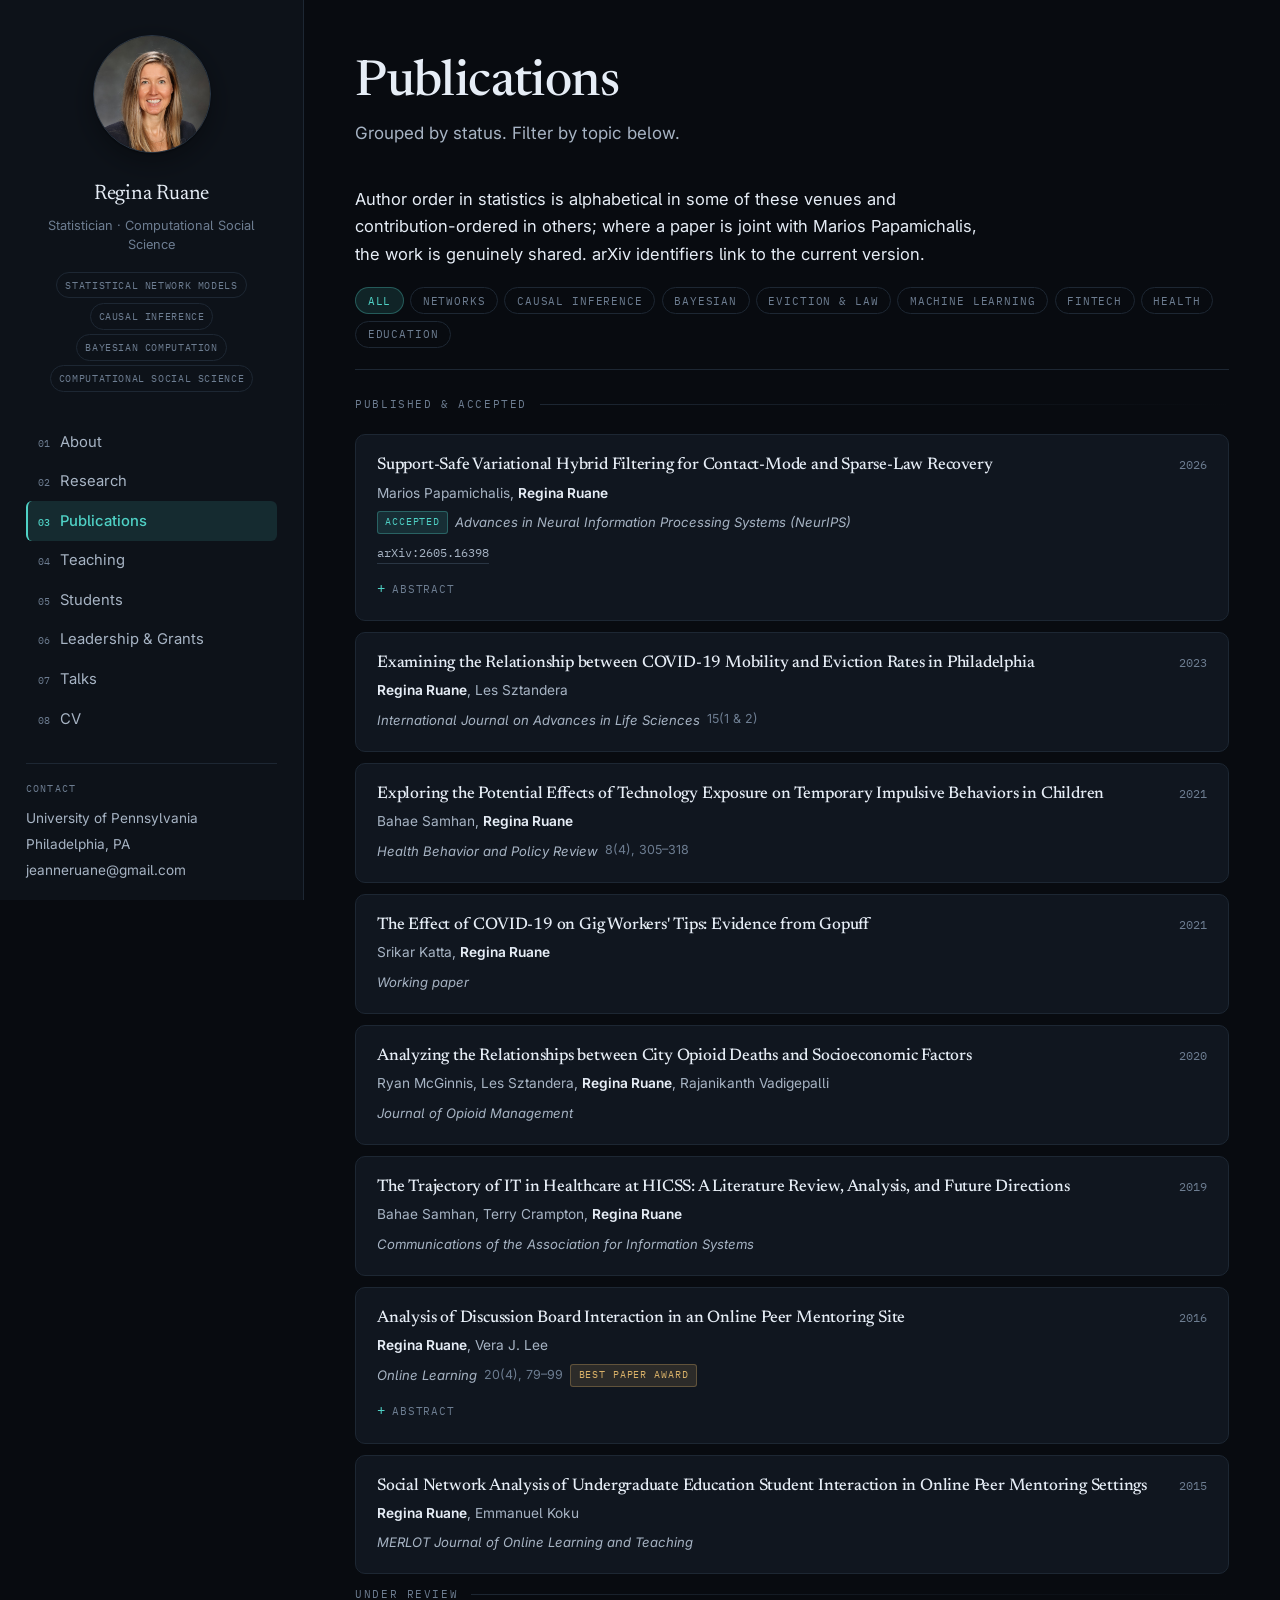
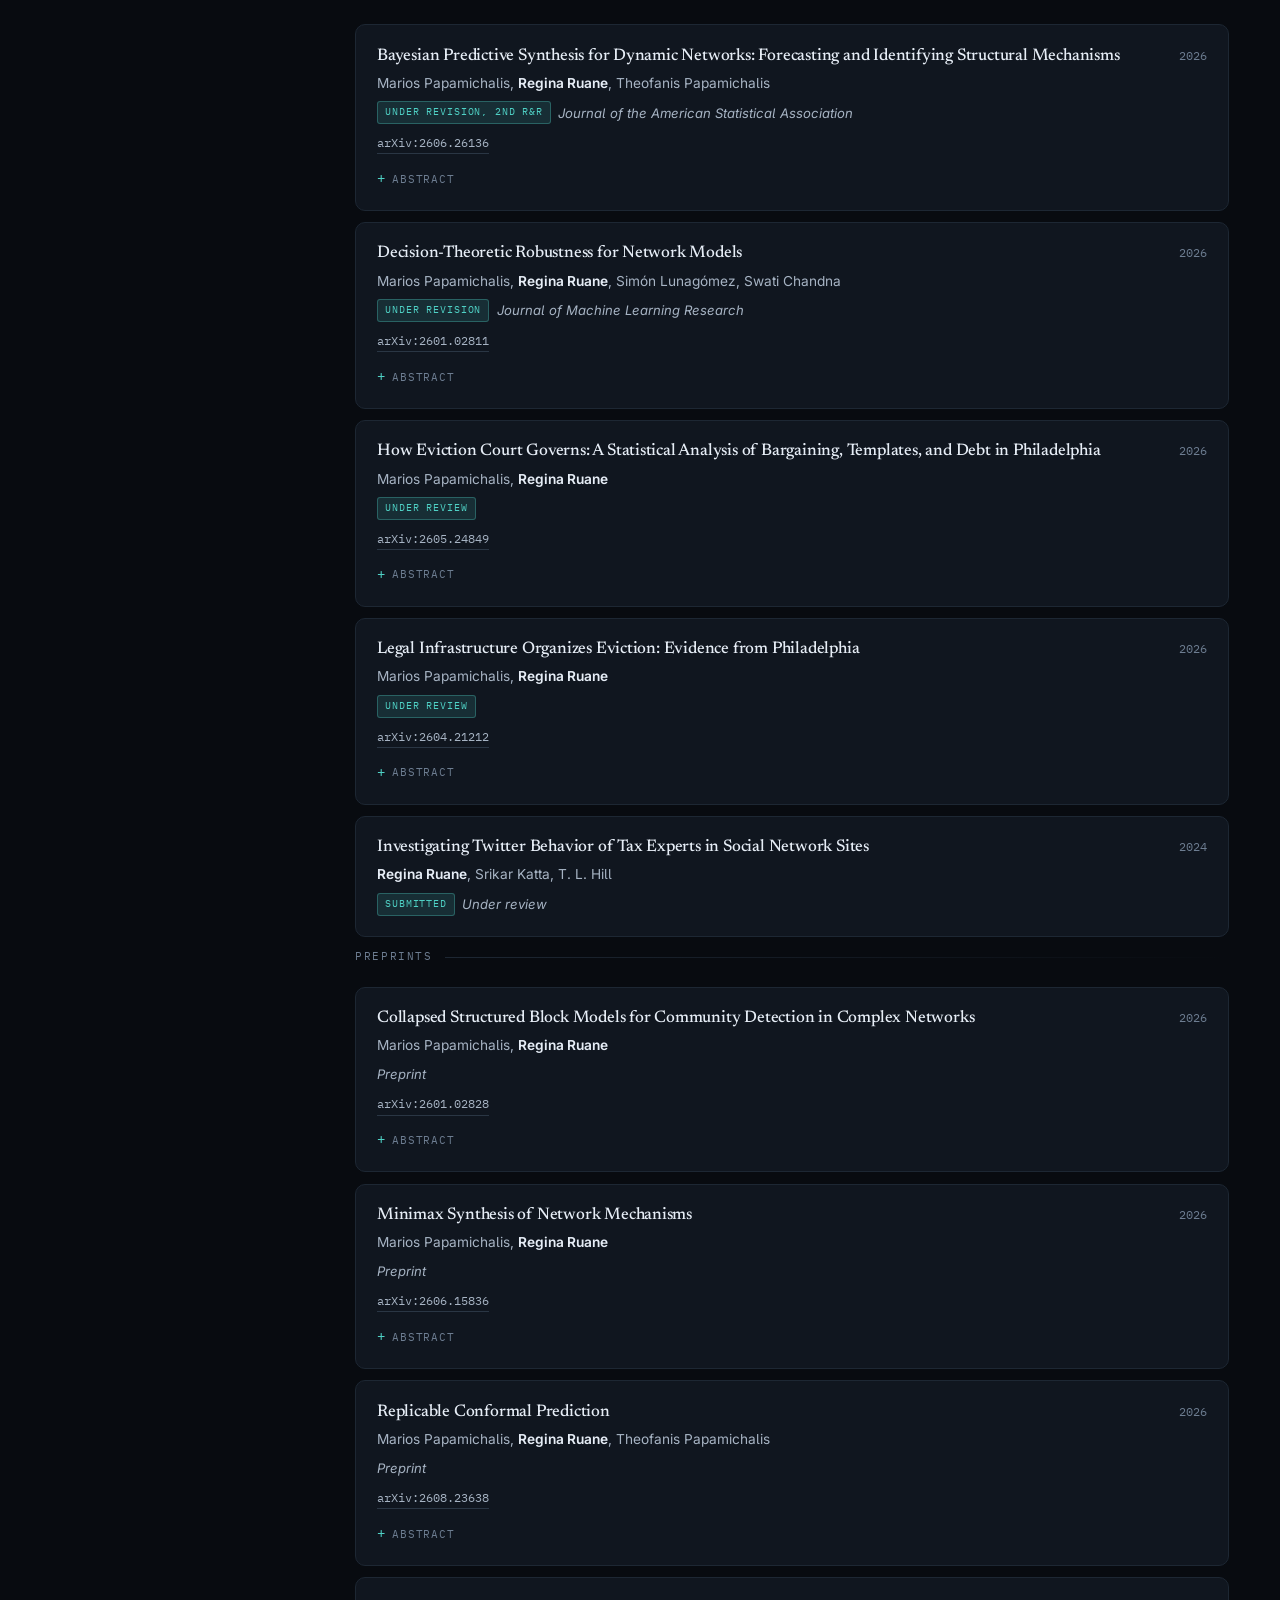
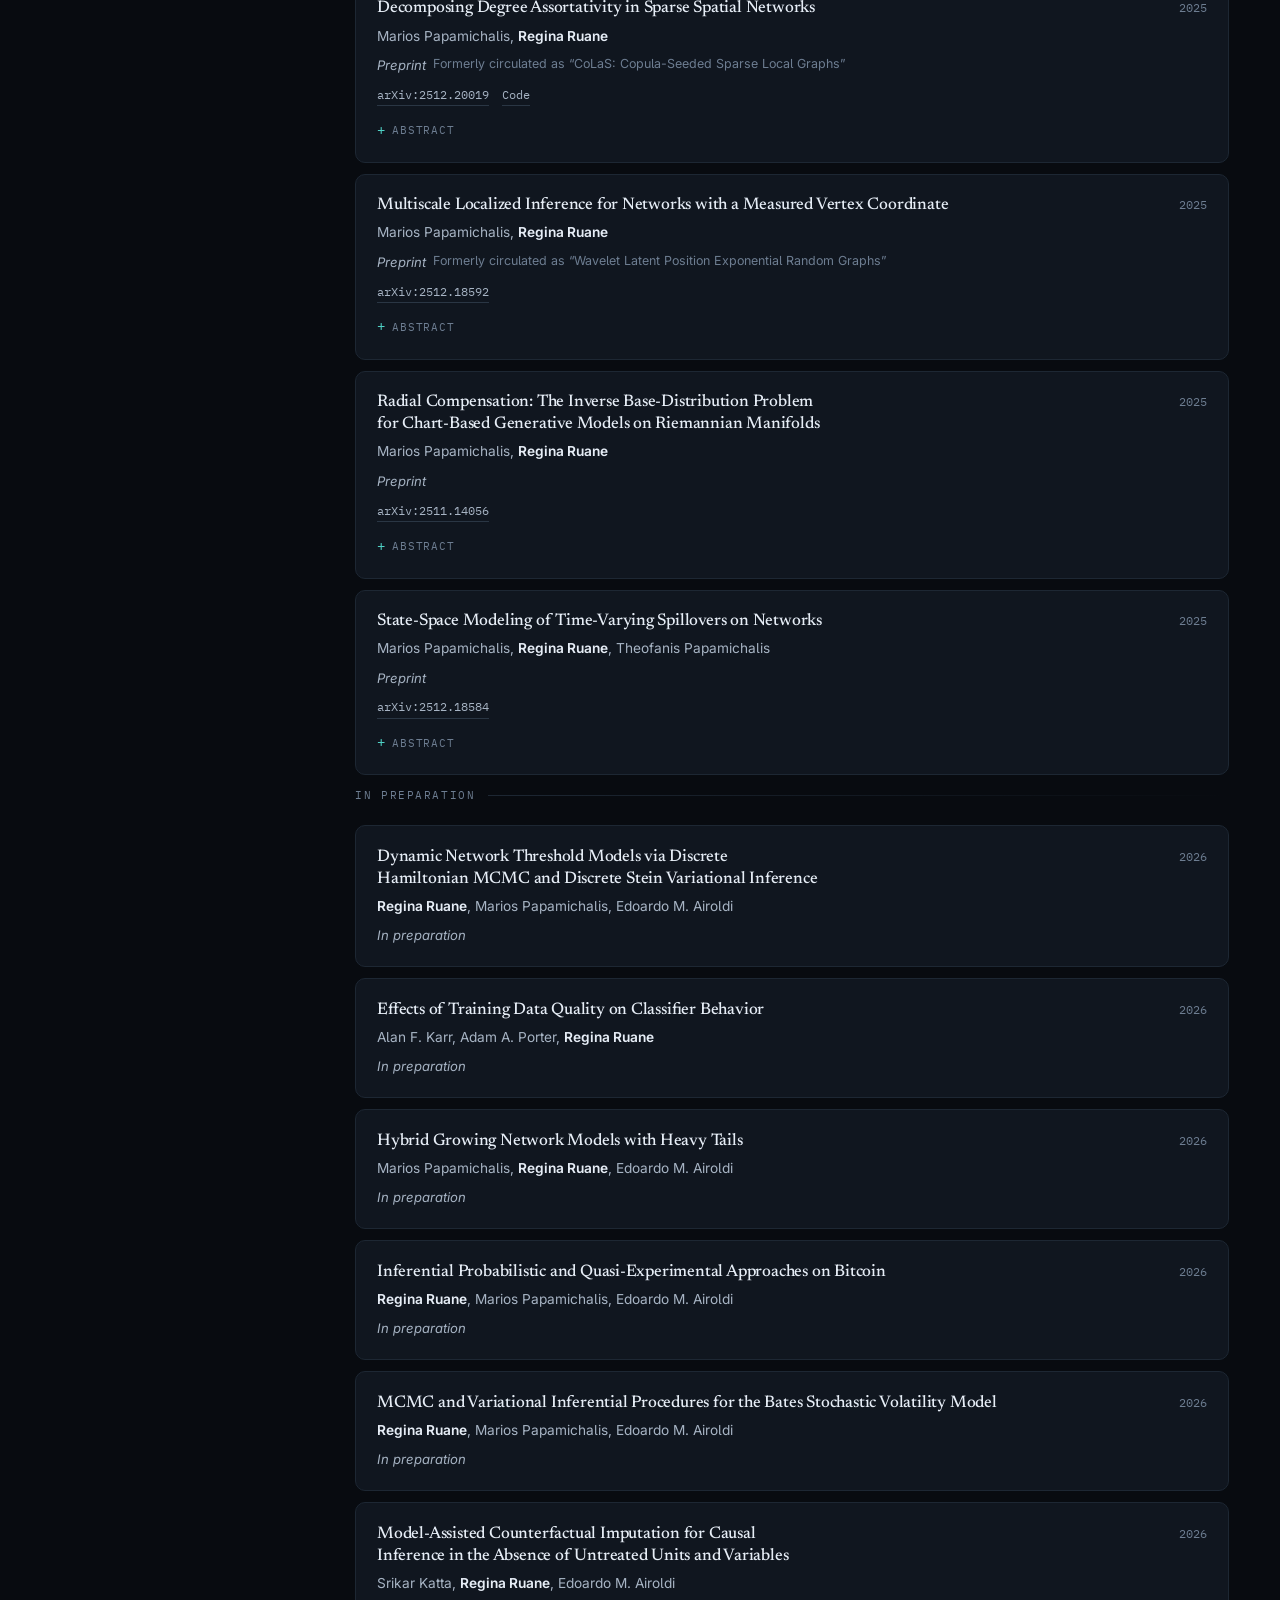
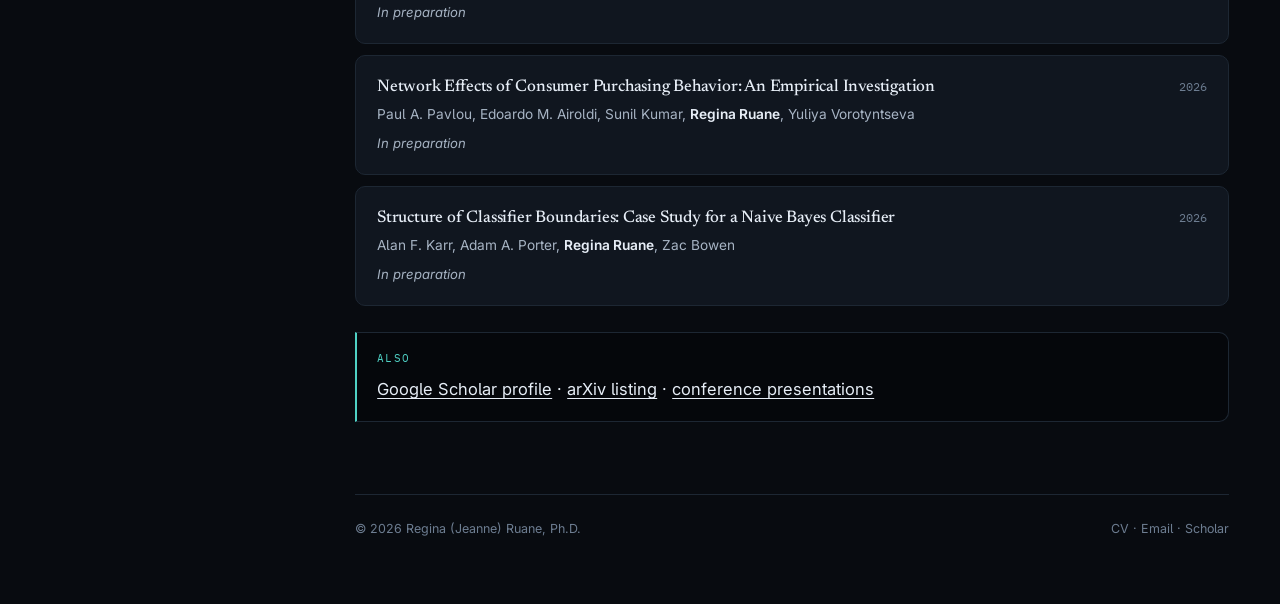
==== commit 8785c3ce: "Update author name in publication entry" ====
--- a/publications/index.html
+++ b/publications/index.html
@@ -150,7 +150,7 @@
         <h3 class="pub-title">Analysis of Discussion Board Interaction in an Online Peer Mentoring Site</h3>
         <span class="pub-year">2016</span>
       </div>
-      <p class="pub-authors"><strong>Regina Ruane</strong>, Victoria J. Lee</p>
+      <p class="pub-authors"><strong>Regina Ruane</strong>, Vera J. Lee</p>
       <p class="pub-meta"><cite>Online Learning</cite><span class="pub-note">20(4), 79–99</span><span class="tag tag-award">Best Paper Award</span></p>
       
       <details class="pub-abstract"><summary>Abstract</summary><p>A mixed-methods study of an online peer mentoring site for undergraduate education students, combining social network analysis with interpretive content analysis and critical discourse analysis to characterise how social position, peer influence, and discourse shape the formation of an online learning community.</p></details>
